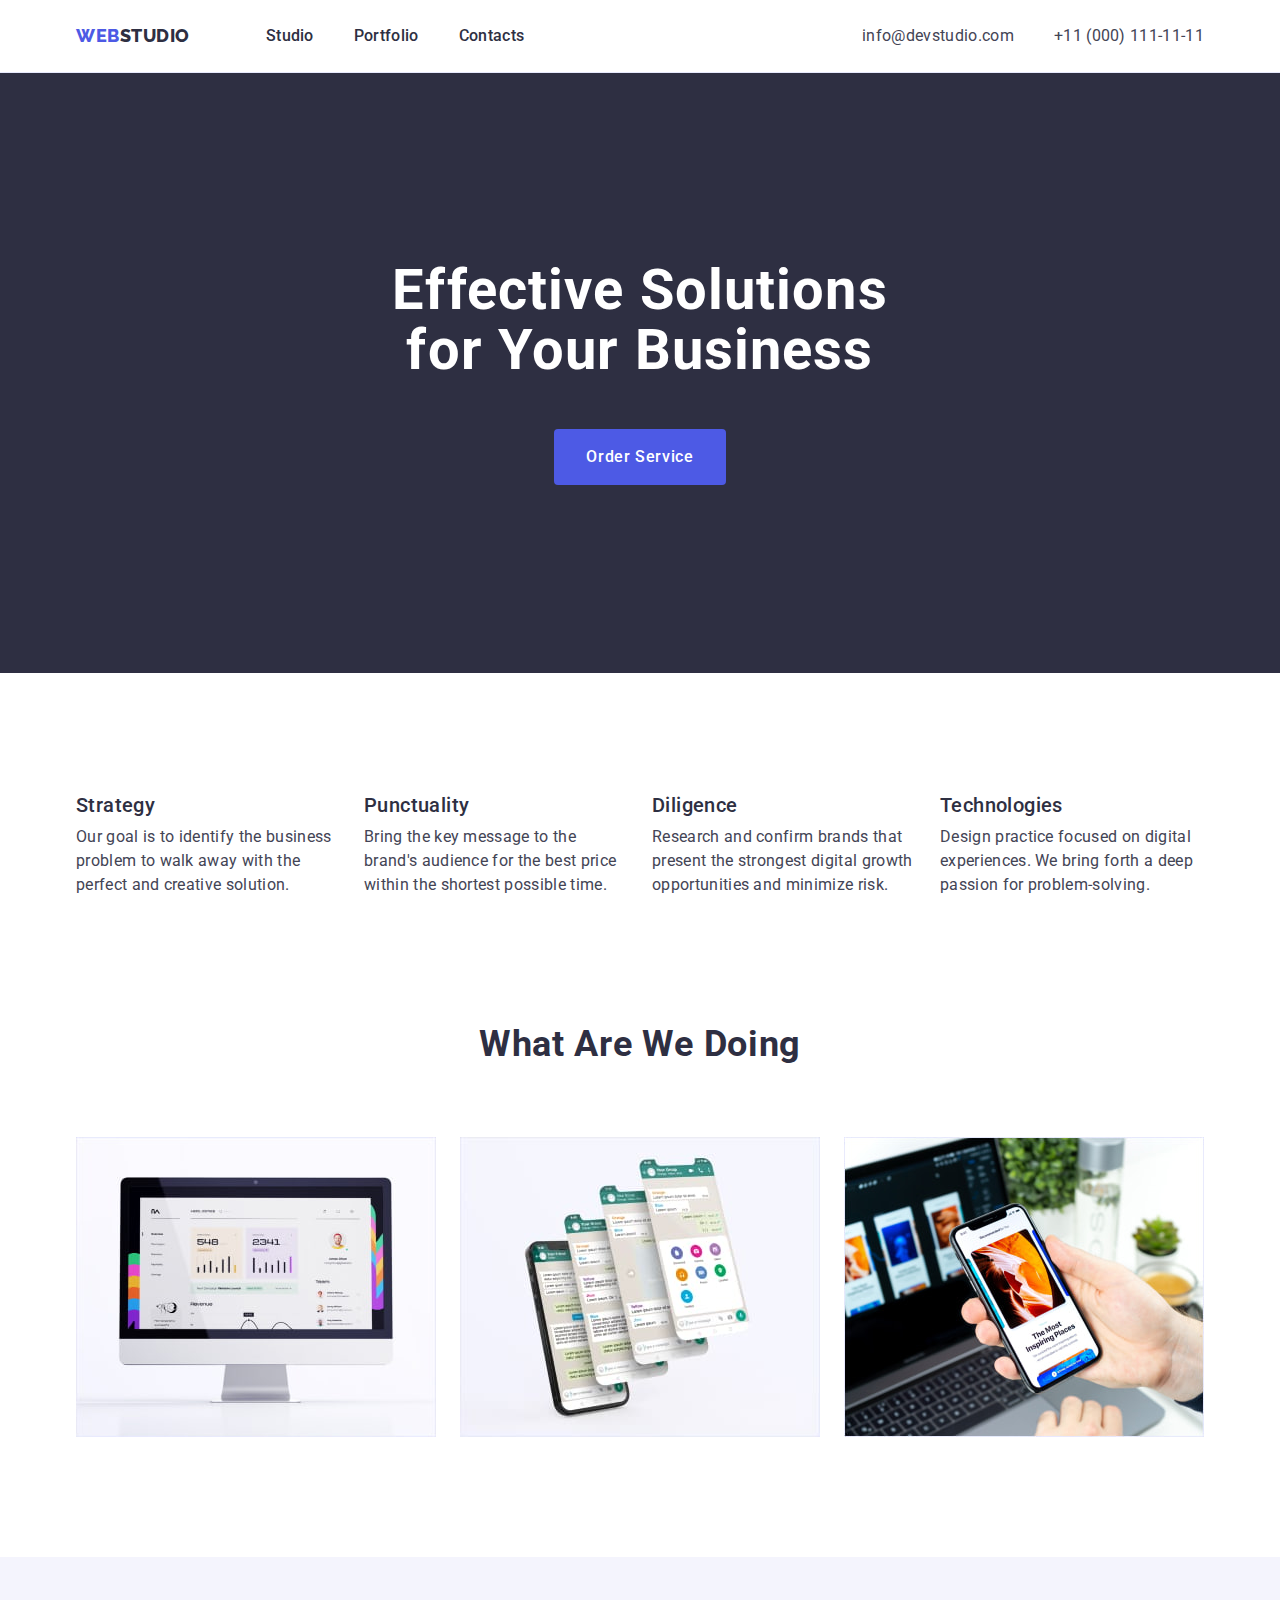
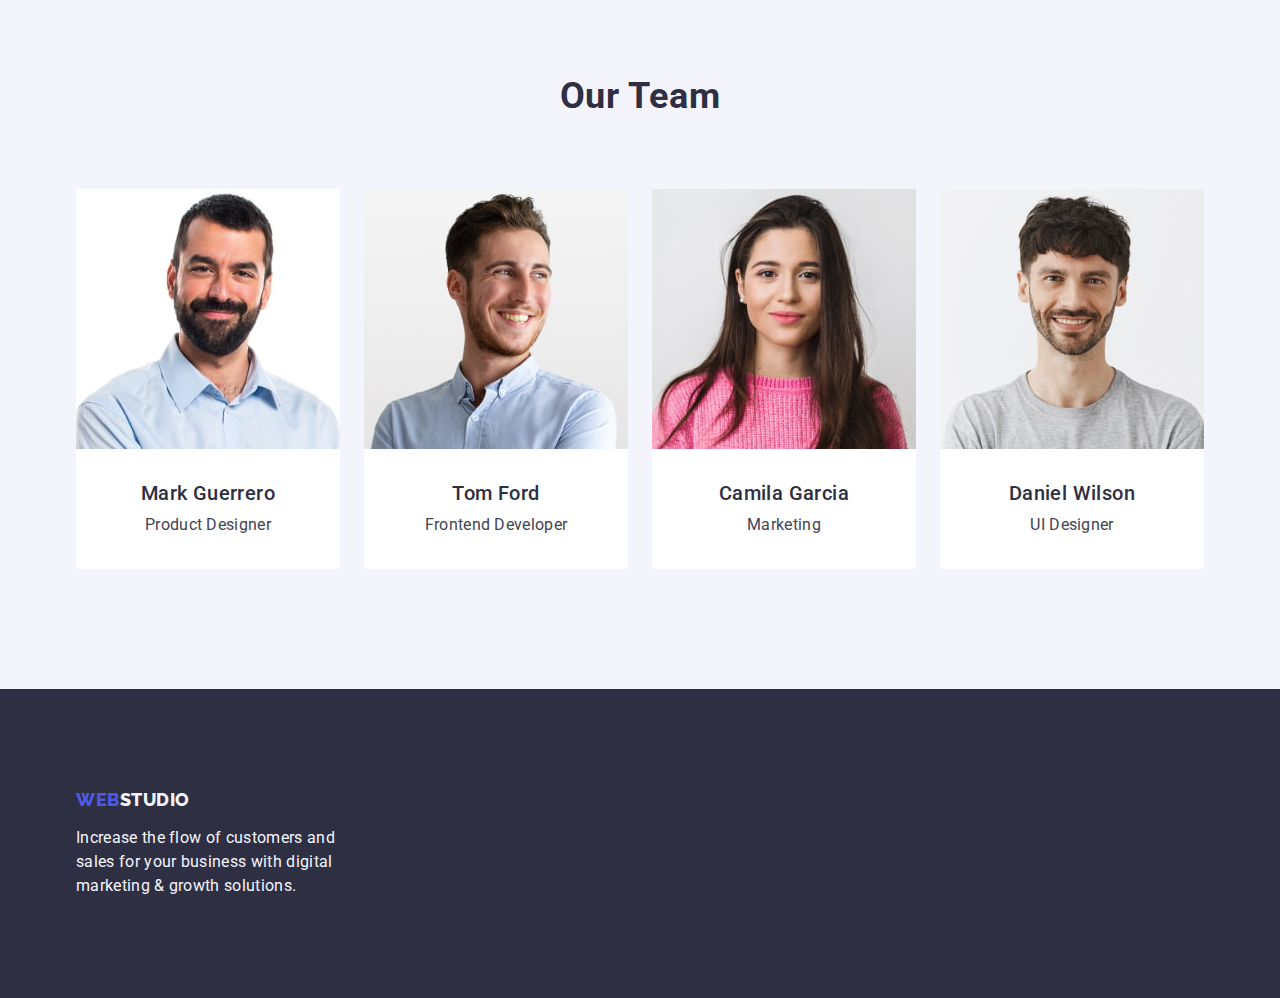
==== index.html @ f94dd0ed "index-1" ====
<!DOCTYPE html>
<html lang="en">
<head>
    <meta charset="UTF-8">
    <meta http-equiv="X-UA-Compatible" content="IE=edge">
    <meta name="viewport" content="width=device-width, initial-scale=1.0">
    <title>Web Studio</title>
    <!-- Fonts Styles -->
    <link rel="preconnect" href="https://fonts.googleapis.com">
    <link rel="preconnect" href="https://fonts.gstatic.com" crossorigin>
    <link href="https://fonts.googleapis.com/css2?family=Raleway:wght@800&family=Roboto:wght@400;500;700&display=swap"
        rel="stylesheet">
    <!-- Normalize -->
    <link rel="stylesheet" href="https://cdn.jsdelivr.net/npm/modern-normalize@2.0.0/modern-normalize.min.css">
    <!-- Custom Styles -->
    <link rel="stylesheet" href="./css/styles.css" />
</head>
<body>
<!--Header Section-->
<header class="header-class">
    <div class="header-container container">
    <nav class="header-nav-list">
        <a class="header-link-logo link" href="./index.html">WEB<span class="header-name">Studio</span></a>
        <ul class="header-list list">
            <li class="header-items list">
                <a class="header-link link" href="./index.html">Studio</a>
            </li>
            <li class="header-items list">
                <a class="header-link link" href="./portfolio.html">Portfolio</a>
            </li>
            <li class="header-items list">
                <a class="header-link link" href="">Contacts</a>
            </li>
        </ul>
    </nav>
        <address class="company-address">
            <ul class="address-list list">
                <li class="address-items list"><a class="address-link link" href="mailto:info@devstudio.com">info@devstudio.com</a></li>
                <li class="address-items list"><a class="address-link link" href="tel:+110001111111">+11 (000) 111-11-11</a></li>
            </ul>
        </address>
        </div>
</header>
<!--Main Block-->
<main>
    <!--Hero Section-->
    <section class="hero-section">
        <div class="container">
            <h1 class="hero-name">Effective Solutions for Your Business</h1>
            <button type="button" class="hero-button">Order Service</button>
        </div>
    </section>
    <!--Feature Section-->
    <section class="feature-section">
        <div class="container">
            <h2 hidden class="features visually-hidden">Features</h2>
            <ul class="features-section-list list">
                <li class="features-list list">
                        <h3 class="features-section">Strategy</h3>
                        <p class="feature-items">Our goal is to identify the business problem to walk away with the perfect and creative solution.</p>
                </li>
                <li class="features-list list">
                    <h3 class="features-section">Punctuality</h3>
                    <p class="feature-items">Bring the key message to the brand's audience for the best price within the shortest possible time.</p>
                </li>
                <li class="features-list list">
                    <h3 class="features-section">Diligence</h3>
                    <p class="feature-items">Research and confirm brands that present the strongest digital growth opportunities and minimize risk.</p>
                </li>
                <li class="features-list list">
                    <h3 class="features-section">Technologies</h3>
                    <p class="feature-items">Design practice focused on digital experiences. We bring forth a deep passion for problem-solving.</p>
                </li>
            </ul>
        </div>
    </section>
    <!--What are we doing-->
    <section class="duties-section">
        <div class="container">
            <h2 class="duties">What are we doing</h2>
            <ul class="duties-list list">
                <li class="duties-photo list"><img src="./images/job-description/rectangle1.jpg" alt="computer" width="360"></li>
                <li class="duties-photo list"><img src="./images/job-description/Rectangle2.jpg" alt="phones" width="360"></li>
                <li class="duties-photo list"><img src="./images/job-description/rectangle3.jpg" alt="software" width="360"></li>
            </ul>
        </div>
    </section>
    <!--Our team-->
    <section class="our-team-section" id="contacts">
        <div class="our-team-class container">
            <h2 class="our-team">Our Team</h2>
            <ul class="employees-list list">
                <li class="employee-photo list"><img src="./images/team/img-1.jpg" alt="employee1" width="264">
                <div class="employees-positions-names">
                    <h3 class="employee-name">Mark Guerrero</h3>
                    <p class="employee-job">Product Designer</p>
                </div>
                </li>
                <li class="employee-photo list"><img src="./images/team/img-2.jpg" alt="employee2" width="264">
                <div class="employees-positions-names">
                    <h3 class="employee-name">Tom Ford</h3>
                    <p class="employee-job">Frontend Developer</p>
                </div>
                </li>
                <li class="employee-photo list"><img src="./images/team/img-3.jpg" alt="employee3" width="264">
                <div class="employees-positions-names">
                    <h3 class="employee-name">Camila Garcia</h3>
                    <p class="employee-job">Marketing</p>
                </div>
                </li>
                <li class="employee-photo list"><img src="./images/team/img-4.jpg" alt="employee4" width="264">
                <div class="employees-positions-names">
                    <h3 class="employee-name">Daniel Wilson</h3>
                    <p class="employee-job">UI Designer</p>
                </div>
                </li>
            </ul>
        </div>
    </section>
</main>
<!--Footer Section-->
        <footer class="footer">
            <div class="container">
            <a class="footer-logo link" href="./index.html">WEB<span class="footer-logo-studio">Studio</span></a>
            <p class="footer-mission">Increase the flow of customers and sales for your business with digital marketing & growth solutions.</p>
            </div>
        </footer>
</body>
</html>
---- css/styles.css ----
:root {
        --text-color:#4D5AE5;;
        --primary-white-color: #ffffff;
        --primary-font: "Roboto", sans-serif;
        --logo-color: #2E2F42;
        --background-color: #F4F4FD; 
        --secondary-color: #434455;
        --button-color: #FFF;
        --button-background:#404BBF;
        --hero-button-background:#4D5AE5; 
        --border-button-color: #E7E9FC;
}

/* Common Styles */
body {
    font-family: "Roboto", sans-serif;
    background-color: #FFFFFF;
    color: #434455;
}

img {
        display: block;
}

/* Reset */
h1, h2, h3, h4, h5, h6, p, ul {
        margin:0;
        padding: 0;
}

/**
  |============================
  | Header Styles-index
  |============================
*/

.container {
        width: 1158px;
        padding: 0 15px;
        margin: 0 auto;
        
}

.header-class {
        border-bottom: 1px solid #e7e9fc;
}

.header-nav-list {
        display: flex;
        align-items: center;
}

.header-container {
        display: flex;
        align-items: center;

}

.header-link-logo {
        color: var(--text-color);
        font-size: 18px;
        font-family: "Raleway", sans-serif;
        text-decoration: none;
        font-weight: 800;
        line-height: 1.17;
        letter-spacing: 0.03em;
        text-transform: uppercase;
        display: flex;
        align-items: center;
        margin-right: 76px;

}

.link {
        text-decoration: none;
}

.header-name {
        color: var(--logo-color);
}

.header-list {
        display: flex;
        align-items: center;
        gap: 40px;
 
}

.list {
        list-style: none;
}

.header-items {}

.header-link {
        font-size: 16px;
        color: var(--logo-color);
        font-weight: 500;
        line-height: 1.5;
        letter-spacing: 0.02em;
        align-items: center;
        padding: 24px 0;
        display: block;
}
.header-link:hover {color: #404BBF;}
.header-link:focus {color:#404BBF}

.address-items {
        text-decoration: none;
        font-style: normal;
        
}

.address-link {
        text-decoration: none;
        color: var(--secondary-color);
        font-style: normal;
        line-height: 1.5;
        letter-spacing: 0.02em;
}

.address-link:hover {color: #404BBF}
.address-link:focus {color:#404BBF}

.company-address {
        font-style: normal;
        margin-left: auto;
}

.address-list {
        font-style: normal;
        display: flex;
        align-items: center;
        margin-left: auto;
        gap: 40px;

}

/**
  |============================
  | Hero Style-index
  |============================
*/
.hero-section {
        background-color: var(--logo-color);
        padding-top: 188px;
        padding-bottom: 188px;


}

.hero-name {
        font-size: 56px;
        font-weight: 700;
        letter-spacing: 0.02em;
        color: var(--button-color);
        line-height: 1.07;    
        max-width: 496px;
        margin-bottom: 48px;
        margin-left: auto;
        margin-right: auto;
        text-align: center;

}

.hero-button {
        background-color:var(--hero-button-background);
        color: var(--button-color);
        cursor: pointer;
        font-family: "Roboto", sans-serif;
        font-size: 16px;
        line-height: 1.5;
        letter-spacing: 0.04em;
        font-weight: 500;
        padding: 16px 32px;
        border-radius: 4px;
        margin-right: auto;
        margin-left: auto;
        display: block;
        border: transparent;
        min-width: 169px;

}

.hero-button:hover {background-color: #404BBF;}
.hero-button:focus {background-color: #404BBF;}

/**
  |============================
  | Features Styles-index
  |============================
*/
.feature-section {
        padding-top: 120px;
        padding-bottom: 120px;

}

.features-section-list{
        display: flex;
        gap: 24px;
        margin-left: auto;
        margin-right: auto;
 
}

.features-list {
        width: calc((100% - 72px) / 4);
        flex-direction: column;
}

.features-section {
        font-size: 20px;
        font-weight: 500;
        letter-spacing: 0.02em;
        color: var(--logo-color);
        line-height: 1.2;
        height: 24px;
        margin-bottom: 8px;
}

.visually-hidden {
position: absolute;
        width: 1px;
        height: 1px;
        margin: -1px;
        border: 0;
        padding: 0;
        white-space: nowrap;
        clip-path: inset(100%);
        clip: rect(0 0 0 0);
        overflow: hidden;
}

.feature-items {
        font-size: 16px;
        letter-spacing: 0.02em;
        color: var(--secondary-color);
        line-height: 1.5;
        margin-bottom: 8px;

}
/**
  |============================
  | What are we doing/Duties Styles-index
  |============================
*/

.duties-section {
        padding-bottom: 120px;
}

.duties-list {
        display: flex;
        gap: 24px;

}

.duties {
        font-size: 36px;
        font-weight: 700;
        letter-spacing: 0.02em;
        text-transform: capitalize;
        color: var(--logo-color);
        text-align: center;
        line-height: 1.11;
        margin-bottom: 72px;
}

.duties-photo {
        width: calc ((100% - 48px) / 3);
}

/**
  |============================
  | Our Team Styles-index
  |============================
*/

.our-team-section {
        background-color: var(--background-color);
        padding: 120px 0;
}

.employees-positions-names {
        padding: 32px 16px;
}

.our-team {
        font-size: 36px;
        font-weight: 700;
        letter-spacing: 0.02em;
        text-transform: capitalize;
        color: var(--logo-color);
        line-height: 1.11;
        text-align: center;
        margin-bottom: 72px;

}

.our-team-class {
 
}

.employees-list {
        display: flex;
        gap: 24px;
}

.employee-photo {
        background-color: var(--primary-white-color);
        width: calc ((100% - 72px) / 4 );
        border-radius: 0 0 4px 4px;
}

.employee-name {
        font-size: 20px;
        font-weight: 500;
        letter-spacing: 0.4px;
        color: var(--logo-color);
        line-height: 1.2;
        margin-bottom: 8px;
        text-align: center;
}

.employee-job {
        font-size: 16px;
        letter-spacing: 0.02em;
        color: var(--secondary-color);
        line-height: 1.5;
        text-align: center;
}
.employee-list {
        background-color: var(--primary-white-color);
}

/**
  |============================
  | Footer Section Styles-index
  |============================
*/
.footer {
    background-color: var(--logo-color);
    display: block;
    padding-top: 100px;
    padding-bottom: 100px;
 
}

.footer-logo {
        font-size: 18px;
        font-weight: 800;
        letter-spacing: 0.03em;
        text-transform: uppercase;
        color: var(--text-color);
        font-family: "Raleway", sans-serif;
        line-height: 1.17;
        text-decoration: none;
        margin-bottom: 16px;
        display: inline-block;
        

}

.footer-logo-studio {
        color: var(--background-color);
        display: inline-block

}

.footer-mission {
        font-size: 16px;
        letter-spacing: 0.02em;
        color: var(--background-color);
        line-height: 1.5;
        width: 264px;
        height: 72px;

}
/**
  |============================
  | Buttons Styles-Portfolio
  |============================
*/

.main-portfolio {
        padding: 96px 0 120px 0;
}

.project-button:hover {
        background-color: var(--button-background);
        color: var(--button-color);
        border: 1px solid transparent;
}

.project-button:focus {
        background-color: var(--button-background);
        color: var(--button-color);
        border: 1px solid transparent;
}

.project-button {
        font-size: 16px;
        font-weight: 500;
        letter-spacing: 0.04em;
        color: var(--text-color);
        background-color: var(--background-color);
        cursor: pointer;
        font-family: inherit;
        line-height: 1.5;
        font-family: "Roboto", sans-serif;
        padding: 12px 24px;
        border: 1px solid var(--border-button-color);
        border-radius: 4px;
}

.project-button-list {
        margin-bottom: 72px;
        list-style: none;
        display: flex;
        justify-content: center;
        gap: 24px;
        }
        

.project-buttonsitem {

}
       


/**
  |============================
  | Projects Styles-Portfolio
  |============================
*/
.company-services {
        font-size: 20px;
        font-weight: 500;
        color: var(--logo-color);
        line-height: 1.2;
        letter-spacing: 0.02em;
        margin-bottom: 8px;
        
}

.company-services-descrpiption {
        padding: 32px 16px;
        border: 1px solid var(--border-button-color);
        border-top: none;
}

.company-services-img {
        width: calc((100% - 48px) / 3);
        }

.company-depts {
        font-size: 16px;
        color: var(--secondary-color);
        line-height: 1.5;
        letter-spacing: 0.02em;
}

.company-services-list {
        list-style: none;
        display: flex;
        flex-wrap: wrap;
        column-gap: 24px;
        row-gap: 48px;
}
.company-illustrations {
        text-decoration: none;
}
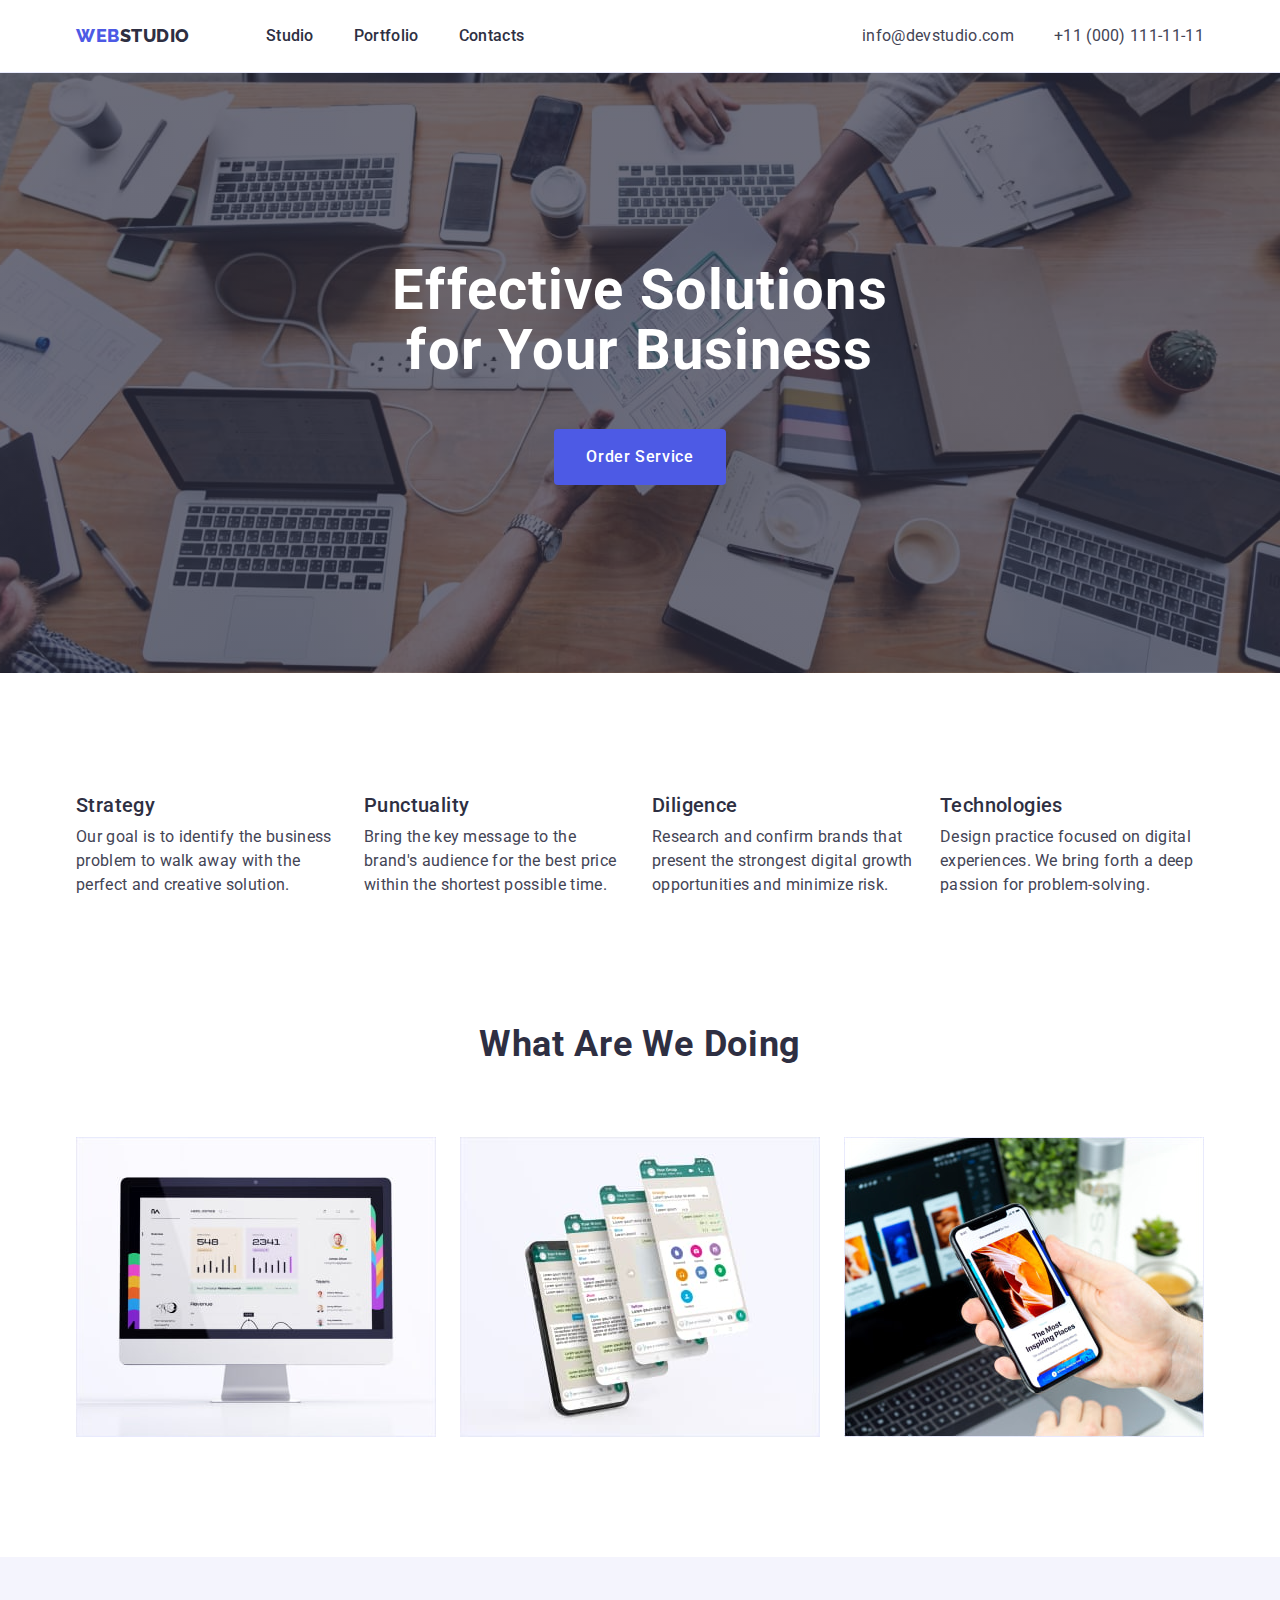
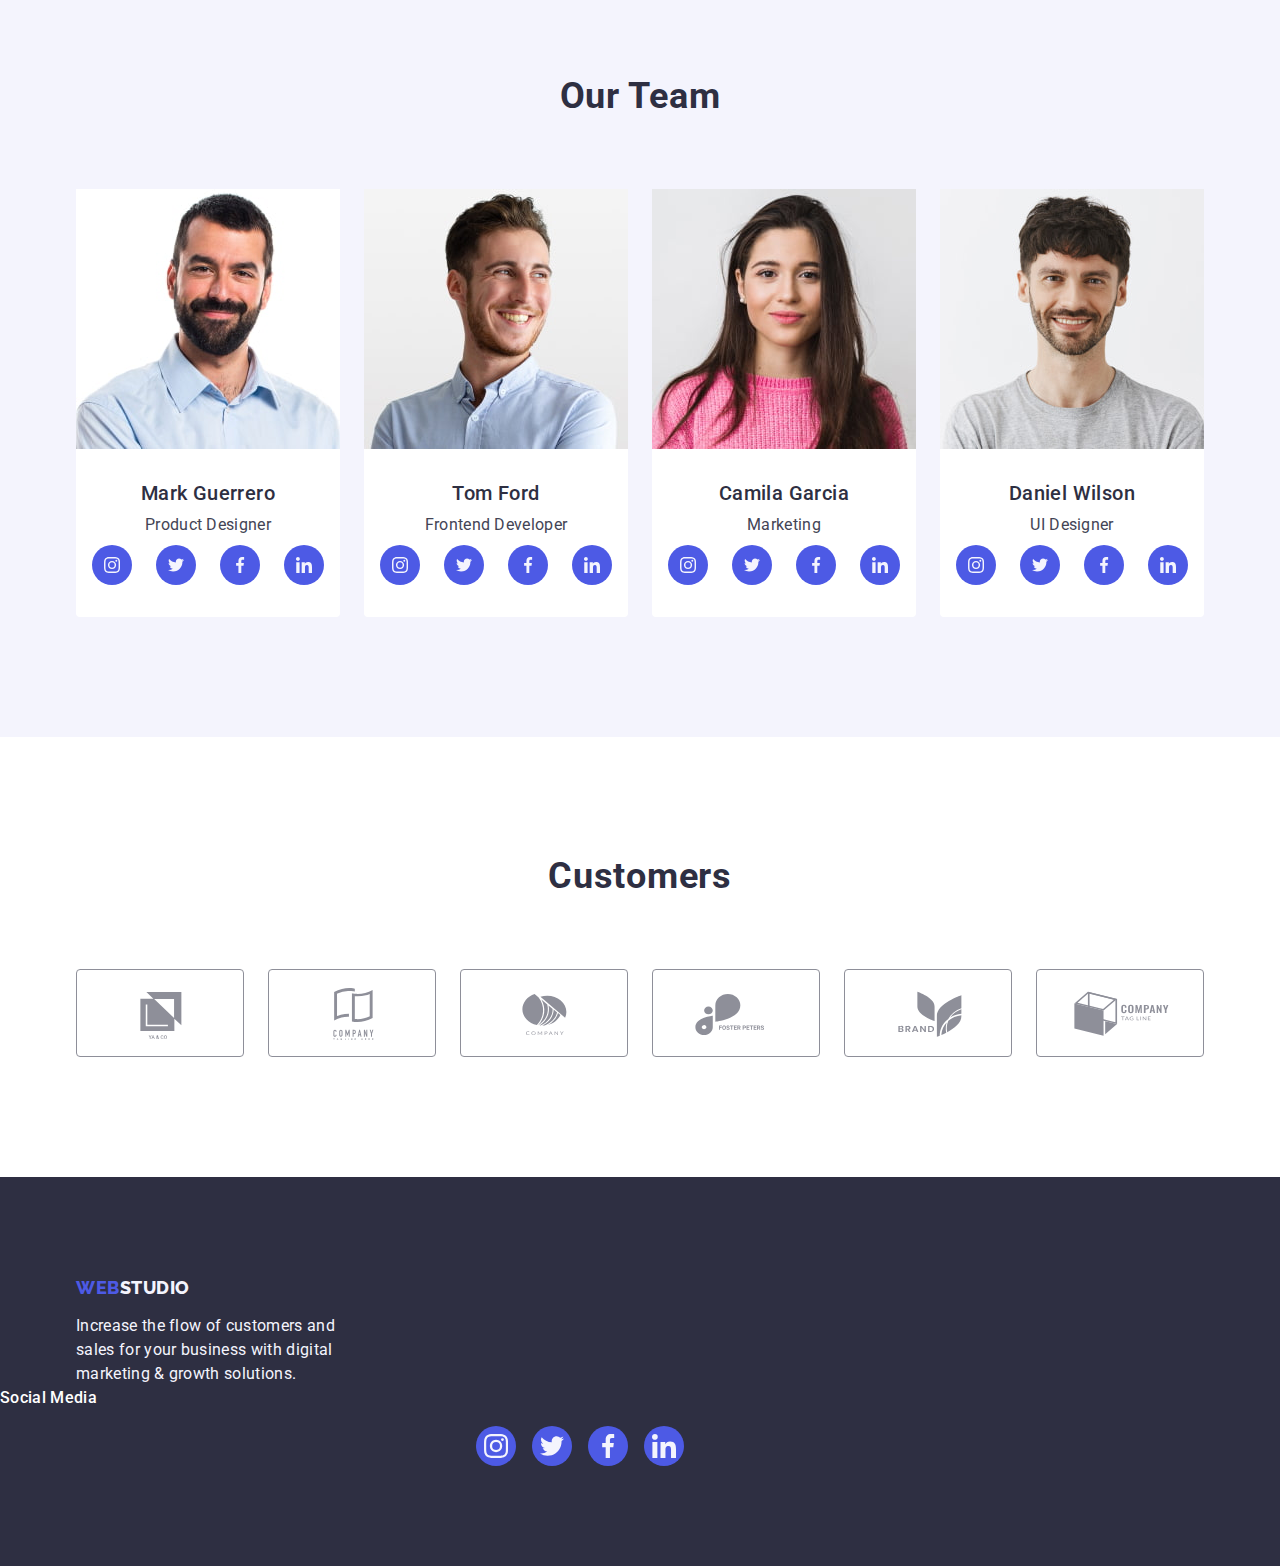
==== commit b8be705e: "index-2" ====
--- a/index.html
+++ b/index.html
@@ -94,25 +94,195 @@
                 <div class="employees-positions-names">
                     <h3 class="employee-name">Mark Guerrero</h3>
                     <p class="employee-job">Product Designer</p>
+                    <ul class="team-media-list">
+                        <li class="team-media-item">
+                            <a class="media-list" href="" aria-label="instagram">
+                                <svg class="team-media-icon" width="16" height="16">
+                                  <use href="./images/icons.svg#icon-instagram"></use>
+                                </svg>
+                            </a>
+                        </li>
+                        <li class="team-media-item">
+                            <a class="media-list" href="" aria-label="twitter">
+                                <svg class="" width="16" height="16">
+                                    <use href="./images/icons.svg#icon-twitter"></use>
+                                </svg>
+                            </a>
+                        </li>
+                        <li class="team-media-item">
+                            <a class="media-list" href="" aria-label="facebook">
+                                <svg class="" width="16" height="16">
+                                    <use href="./images/icons.svg#icon-facebook"></use>
+                                </svg>
+                            </a>
+                        </li>
+                        <li class="team-media-item">
+                            <a class="media-list" href="" aria-label="linkedin">
+                                <svg class="" width="16" height="16">
+                                    <use href="./images/icons.svg#icon-linkedin"></use>
+                                </svg>
+                            </a>
+                        </li>
+                    </ul>
                 </div>
                 </li>
                 <li class="employee-photo list"><img src="./images/team/img-2.jpg" alt="employee2" width="264">
                 <div class="employees-positions-names">
                     <h3 class="employee-name">Tom Ford</h3>
                     <p class="employee-job">Frontend Developer</p>
+                    <ul class="team-media-list">
+                        <li class="team-media-item">
+                            <a class="media-list" href="" aria-label="instagram">
+                                <svg class="team-media-icon" width="16" height="16">
+                                    <use href="./images/icons.svg#icon-instagram"></use>
+                                </svg>
+                            </a>
+                        </li>
+                        <li class="team-media-item">
+                            <a class="media-list" href="" aria-label="twitter">
+                                <svg class="" width="16" height="16">
+                                    <use href="./images/icons.svg#icon-twitter"></use>
+                                </svg>
+                            </a>
+                        </li>
+                        <li class="team-media-item">
+                            <a class="media-list" href="" aria-label="facebook">
+                                <svg class="" width="16" height="16">
+                                    <use href="./images/icons.svg#icon-facebook"></use>
+                                </svg>
+                            </a>
+                        </li>
+                        <li class="team-media-item">
+                            <a class="media-list" href="" aria-label="linkedin">
+                                <svg class="" width="16" height="16">
+                                    <use href="./images/icons.svg#icon-linkedin"></use>
+                                </svg>
+                            </a>
+                        </li>
+                    </ul>
                 </div>
                 </li>
                 <li class="employee-photo list"><img src="./images/team/img-3.jpg" alt="employee3" width="264">
                 <div class="employees-positions-names">
                     <h3 class="employee-name">Camila Garcia</h3>
                     <p class="employee-job">Marketing</p>
+                    <ul class="team-media-list">
+                        <li class="team-media-item">
+                            <a class="media-list" href="" aria-label="instagram">
+                                <svg class="team-media-icon" width="16" height="16">
+                                    <use href="./images/icons.svg#icon-instagram"></use>
+                                </svg>
+                            </a>
+                        </li>
+                        <li class="team-media-item">
+                            <a class="media-list" href="" aria-label="twitter">
+                                <svg class="" width="16" height="16">
+                                    <use href="./images/icons.svg#icon-twitter"></use>
+                                </svg>
+                            </a>
+                        </li>
+                        <li class="team-media-item">
+                            <a class="media-list" href="" aria-label="facebook">
+                                <svg class="" width="16" height="16">
+                                    <use href="./images/icons.svg#icon-facebook"></use>
+                                </svg>
+                            </a>
+                        </li>
+                        <li class="team-media-item">
+                            <a class="media-list" href="" aria-label="linkedin">
+                                <svg class="" width="16" height="16">
+                                    <use href="./images/icons.svg#icon-linkedin"></use>
+                                </svg>
+                            </a>
+                        </li>
+                    </ul>
                 </div>
                 </li>
                 <li class="employee-photo list"><img src="./images/team/img-4.jpg" alt="employee4" width="264">
                 <div class="employees-positions-names">
                     <h3 class="employee-name">Daniel Wilson</h3>
                     <p class="employee-job">UI Designer</p>
+                    <ul class="team-media-list">
+                        <li class="team-media-item">
+                            <a class="media-list" href="" aria-label="instagram">
+                                <svg class="team-media-icon" width="16" height="16">
+                                    <use href="./images/icons.svg#icon-instagram"></use>
+                                </svg>
+                            </a>
+                        </li>
+                        <li class="team-media-item">
+                            <a class="media-list" href="" aria-label="twitter">
+                                <svg class="" width="16" height="16">
+                                    <use href="./images/icons.svg#icon-twitter"></use>
+                                </svg>
+                            </a>
+                        </li>
+                        <li class="team-media-item">
+                            <a class="media-list" href="" aria-label="facebook">
+                                <svg class="" width="16" height="16">
+                                    <use href="./images/icons.svg#icon-facebook"></use>
+                                </svg>
+                            </a>
+                        </li>
+                        <li class="team-media-item">
+                            <a class="media-list" href="" aria-label="linkedin">
+                                <svg class="" width="16" height="16">
+                                    <use href="./images/icons.svg#icon-linkedin"></use>
+                                </svg>
+                            </a>
+                        </li>
+                    </ul>
                 </div>
+                </li>
+            </ul>
+        </div>
+    </section>
+    <!-- Customers -->
+    <section class="section-customers">
+        <div class="container">
+            <h2 class="customers-header">Customers</h2>
+            <ul class="customers-list">
+                <li class="customers-items">
+                    <a class="customers-link" href="" aria-label="Logo 1" >
+                        <svg class="customers-icons" width="104" height="56">
+                          <use href="./images/icons.svg#icon-logo-1"></use>
+                        </svg>
+                    </a>
+                </li>
+                <li class="customers-items">
+                    <a class="customers-link" href="" aria-label="Logo 2" >
+                        <svg class="customers-icons" width="104" height="56">
+                          <use href="./images/icons.svg#icon-logo-2"></use>
+                        </svg>
+                    </a>
+                </li>
+                <li class="customers-items">
+                    <a class="customers-link" href="" aria-label="Logo 3" >
+                        <svg class="customers-icons" width="104" height="56">
+                          <use href="./images/icons.svg#icon-logo-3"></use>
+                        </svg>
+                    </a>
+                </li>
+                <li class="customers-items">
+                    <a class="customers-link" href="" aria-label="Logo 4" >
+                        <svg class="customers-icons" width="104" height="56">
+                          <use href="./images/icons.svg#icon-logo-4"></use>
+                        </svg>
+                    </a>
+                </li>
+                <li class="customers-items">
+                    <a class="customers-link" href="" aria-label="Logo 5" >
+                        <svg class="customers-icons" width="104" height="56">
+                          <use href="./images/icons.svg#icon-logo-5"></use>
+                        </svg>
+                    </a>
+                </li>
+                <li class="customers-items">
+                    <a class="customers-link" href="" aria-label="Logo 6" >
+                        <svg class="customers-icons" width="104" height="56">
+                          <use href="./images/icons.svg#icon-logo-6"></use>
+                        </svg>
+                    </a>
                 </li>
             </ul>
         </div>
@@ -124,6 +294,39 @@
             <a class="footer-logo link" href="./index.html">WEB<span class="footer-logo-studio">Studio</span></a>
             <p class="footer-mission">Increase the flow of customers and sales for your business with digital marketing & growth solutions.</p>
             </div>
+            <div class="footer-media-class">
+                <p class="footer-media-title">Social Media</p>
+                <ul class="footer-media-list list">
+                    <li class="footer-media-item">
+                        <a class="footer-media-link" href="" aria-label="instagram">
+                            <svg class="team-media-icon" width="24" height="24">
+                                <use href="./images/icons.svg#icon-instagram"></use>
+                            </svg>
+                        </a>
+                    </li>
+                    <li class="footer-media-item">
+                        <a class="footer-media-link" href="" aria-label="twitter">
+                            <svg class="" width="24" height="24">
+                                <use href="./images/icons.svg#icon-twitter"></use>
+                            </svg>
+                        </a>
+                    </li>
+                    <li class="footer-media-item">
+                        <a class="footer-media-link" href="" aria-label="facebook">
+                            <svg class="" width="24" height="24">
+                                <use href="./images/icons.svg#icon-facebook"></use>
+                            </svg>
+                        </a>
+                    </li>
+                    <li class="footer-media-item">
+                        <a class="footer-media-link" href="" aria-label="linkedin">
+                            <svg class="" width="24" height="24">
+                                <use href="./images/icons.svg#icon-linkedin"></use>
+                            </svg>
+                        </a>
+                    </li>
+                </ul>
+            </div>
         </footer>
 </body>
 </html>
--- a/css/styles.css
+++ b/css/styles.css
@@ -9,6 +9,8 @@
         --button-background:#404BBF;
         --hero-button-background:#4D5AE5; 
         --border-button-color: #E7E9FC;
+        --customers-color: #8E8F99;
+
 }
 
 /* Common Styles */
@@ -145,7 +147,13 @@
         background-color: var(--logo-color);
         padding-top: 188px;
         padding-bottom: 188px;
-
+        background-image: linear-gradient(rgba(46, 47, 66, 0.70), 
+        rgba(46, 47, 66, 0.70)), 
+        url(../images/hero-image/people-office\ 1.jpg);
+        background-repeat: no-repeat;
+        background-position: center;
+        background-size: cover;
+        margin: 0 auto;
 
 }
 
@@ -334,6 +342,36 @@
         background-color: var(--primary-white-color);
 }
 
+.team-media-list {
+        display: flex;
+        justify-content: center;
+        align-items: center;
+        gap: 24px;
+        margin-top: 8px;
+        list-style: none;
+        }
+.team-media-item {
+        width: 40px;
+        height: 40px;
+        transition: background-color 250ms cubic-bezier(0.4, 0, 0.2, 1);
+        box-sizing: border-box;
+        display: list-item;
+        text-align: match-parent;
+}
+
+.media-list {
+        color: var(--background-color);
+        width: 40px;
+        height: 40px;
+        background-color: var(--text-color);
+        border-radius: 50%;
+        display: flex;
+        justify-content: center;
+        align-items: center;
+        flex-shrink: 0;
+        transition: background-color 250ms cubic-bezier(0.4, 0, 0.2, 1);
+}
+
 /**
   |============================
   | Footer Section Styles-index
@@ -344,6 +382,7 @@
     display: block;
     padding-top: 100px;
     padding-bottom: 100px;
+    padding: 100px 0;
  
 }
 
@@ -377,6 +416,51 @@
         height: 72px;
 
 }
+
+.footer-media-class {
+        box-sizing: border-box;
+        margin-right: 120px;
+        display: block;
+}
+
+.footer-media-title {
+        color: var(--primary-white-color);
+        font-size: 16px;
+        font-weight: 500;
+        line-height: 1.5;
+        letter-spacing: 0.02em;
+        margin-bottom: 16px;
+        margin-right: 120px;
+}
+
+.footer-media-list {
+        display: flex;
+        justify-content: center;
+        align-items: center;
+        gap: 16px;
+        margin-top: 8px;
+}
+
+.footer-media-item {
+        width: 40px;
+        height: 40px;
+        display: list-item;
+        text-align: match-parent;
+}
+
+.footer-media-link {
+        color: var(--background-color);
+        width: 100%;
+        height: 100%;
+        background-color: var(--hero-button-background);
+        border-radius: 50%;
+        display: flex;
+        align-items: center;
+        justify-content: center;
+        transition: background-color 250ms cubic-bezier(0.4, 0, 0.2, 1);
+
+}
+
 /**
   |============================
   | Buttons Styles-Portfolio
@@ -470,4 +554,62 @@
 }
 .company-illustrations {
         text-decoration: none;
+}
+
+/**
+  |============================
+  | Customers Styles
+  |============================
+*/
+
+.section-customers {
+        padding-top: 120px;
+        padding-bottom: 120px;
+}
+
+.customers-header {
+        font-size: 36px;
+        line-height: 1.11;
+        letter-spacing: 0.02em;
+        text-transform: capitalize;
+        color: #2E2F42;
+        text-align: center;
+        margin-bottom: 72px;
+}
+
+.customers-list {
+        display: flex;
+        justify-content: center;
+        gap: 24px;
+        list-style: none;
+
+}
+
+.customers-items {
+        width: calc((100% - 120px) / 6);
+        height: 88px;
+}
+
+.customers-link {
+        display: flex;
+        justify-content: center;
+        align-items: center;
+        color: var(--customers-color);
+        border: 1px solid #8E8F99;
+        border-radius: 4px;
+        width: 100%;
+        height: 100%;
+        transition: border-color 250ms cubic-bezier(0.4, 0, 0.2, 1), color 250ms cubic-bezier(0.4, 0, 0.2, 1);
+        }
+
+.customers-link:hover .customers-icons,
+.customers-link:focus .customers-icons {
+        fill: #404BBF;
+}
+
+.customers-icons {
+        fill: currentColor;
+        box-sizing: border-box;
+        overflow-x: hidden;
+        overflow-y: hidden;
 }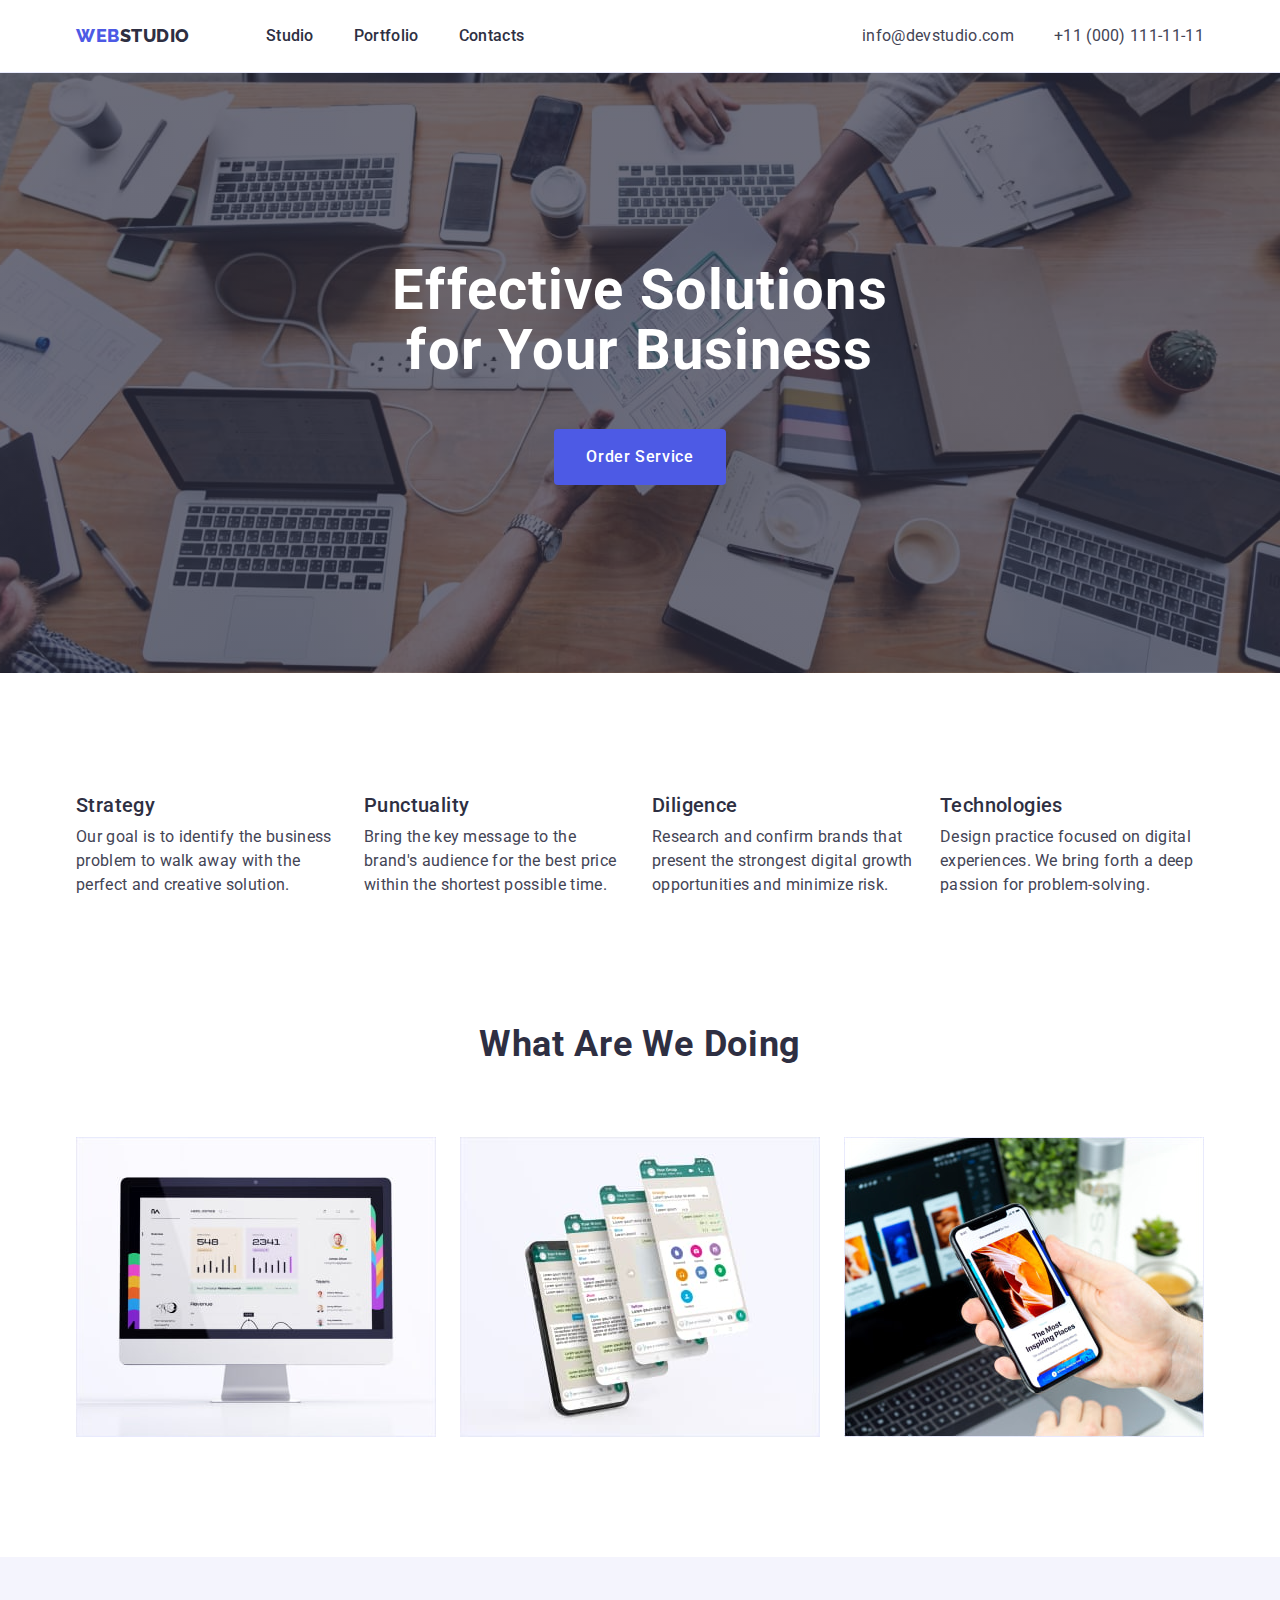
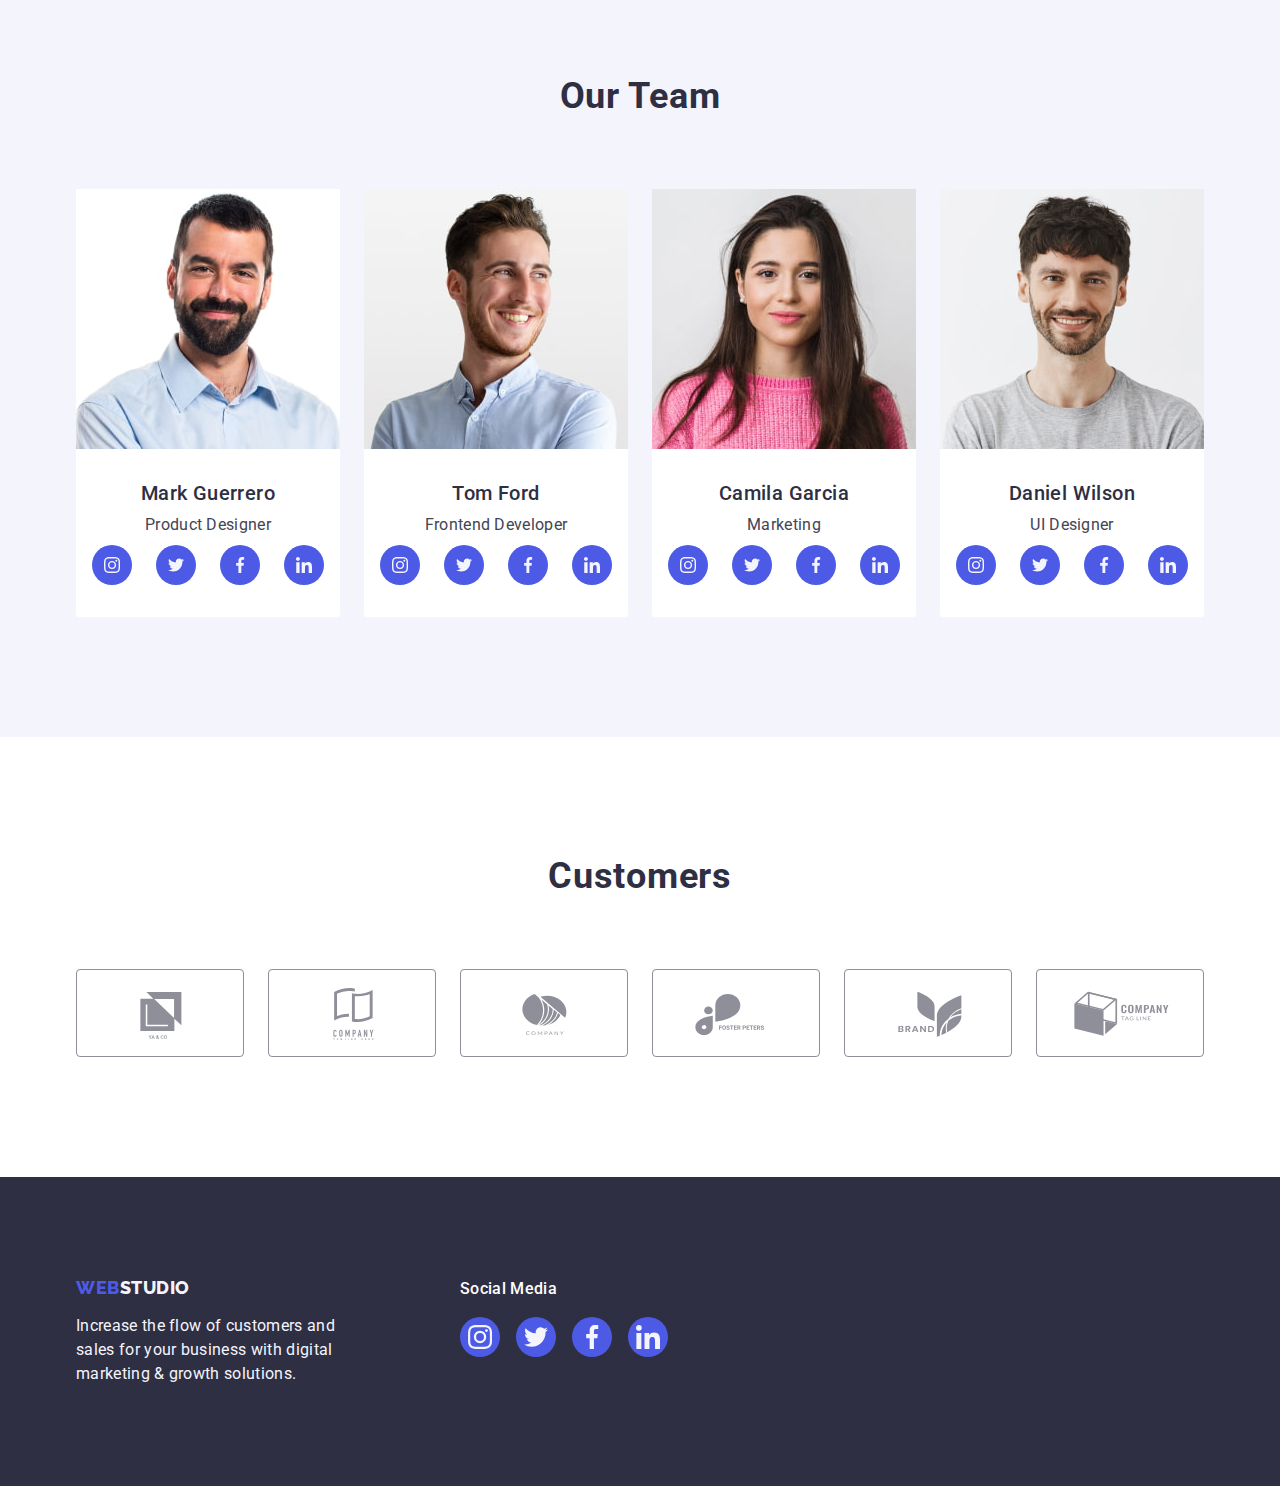
==== commit f157a947: "index-3" ====
--- a/index.html
+++ b/index.html
@@ -47,7 +47,7 @@
     <section class="hero-section">
         <div class="container">
             <h1 class="hero-name">Effective Solutions for Your Business</h1>
-            <button type="button" class="hero-button">Order Service</button>
+            <button type="button" class="hero-button" data-modal-open="">Order Service</button>
         </div>
     </section>
     <!--Feature Section-->
@@ -290,7 +290,8 @@
 </main>
 <!--Footer Section-->
         <footer class="footer">
-            <div class="container">
+            <div class="container container-footer">
+                <div class="footer-container-text">
             <a class="footer-logo link" href="./index.html">WEB<span class="footer-logo-studio">Studio</span></a>
             <p class="footer-mission">Increase the flow of customers and sales for your business with digital marketing & growth solutions.</p>
             </div>
@@ -327,6 +328,18 @@
                     </li>
                 </ul>
             </div>
+            </div>
         </footer>
+        <!-- Modal Window -->
+        <div class="backdrop is-hidden" data-modal="">
+            <div class="modal">
+                <button class="modal-btn" type="button" data-modal-close="">
+                    <svg class="modal-icon" width="8" height="8">
+                        <use href="./images/icons.svg#icon-close-black"></use>
+                    </svg>
+                </button>
+            </div>
+        </div>
+        <script src="./js/modal.js"></script>
 </body>
 </html>
--- a/css/styles.css
+++ b/css/styles.css
@@ -372,6 +372,11 @@
         transition: background-color 250ms cubic-bezier(0.4, 0, 0.2, 1);
 }
 
+a.media-list:hover,
+a.media-list:focus {
+        background-color: #404bbf;
+}
+
 /**
   |============================
   | Footer Section Styles-index
@@ -417,10 +422,18 @@
 
 }
 
+.container-footer {
+        display: flex;
+        align-items: baseline;
+
+}
+
+.footer-container-text {
+        margin-right: 120px;
+}
+
 .footer-media-class {
         box-sizing: border-box;
-        margin-right: 120px;
-        display: block;
 }
 
 .footer-media-title {
@@ -435,7 +448,6 @@
 
 .footer-media-list {
         display: flex;
-        justify-content: center;
         align-items: center;
         gap: 16px;
         margin-top: 8px;
@@ -461,6 +473,10 @@
 
 }
 
+.footer-media-link:hover,
+.footer-media-link:focus {
+        background-color: #31d0aa;
+}
 /**
   |============================
   | Buttons Styles-Portfolio
@@ -612,4 +628,69 @@
         box-sizing: border-box;
         overflow-x: hidden;
         overflow-y: hidden;
+}
+
+/**
+  |============================
+  | Modal Window Styles
+  |============================
+*/
+.backdrop.is-hidden {
+        opacity: 0;
+        pointer-events: none;
+        visibility: hidden;
+}
+.backdrop {
+        position: fixed;
+        top: 0;
+        left: 0;
+        width: 100%;
+        height: 100%;
+        background-color: rgba(46, 47, 66, 0.4);
+        z-index: 100;
+        transition: opacity 250ms cubic-bezier(0.4, 0, 0.2, 1), visibility 250ms cubic-bezier(0.4, 0, 0.2, 1);
+}
+
+.modal {
+        position: absolute;
+        top: 50%;
+        left: 50%;
+        transform: translateX(-50%) translateY(-50%);
+        width: 408px;
+        min-height: 584px;
+        flex-shrink: 0;
+        border-radius: 4px;
+        background: #FCFCFC;
+        box-shadow: 0px 2px 1px 0px rgba(0, 0, 0, 0.20), 0px 1px 3px 0px rgba(0, 0, 0, 0.12), 0px 1px 1px 0px rgba(0, 0, 0, 0.14);
+        transition: transform 250ms cubic-bezier(0.4, 0, 0.2, 1);
+}
+
+.modal-btn {
+        display: flex;
+        justify-content: center;
+        align-items: center;
+        position: absolute;
+        top: 24px;
+        right: 24px;
+        width: 24px;
+        height: 24px;
+        flex-shrink: 0;
+        background-color: #E7E9FC;
+        border-radius: 50%;
+        border: none;
+        padding: 0;
+        border: 1px solid rgba(0, 0, 0, 0.1);
+        transition: background-color 250ms cubic-bezier(0.4, 0, 0.2, 1), border 250ms cubic-bezier(0.4, 0, 0.2, 1);
+        color: #2E2F42;
+}
+.modal-icon {
+        fill: currentColor;
+        transition: fill 250ms cubic-bezier(0.4, 0, 0.2, 1);
+        }
+
+.modal-btn:hover,
+.modal-btn:focus {
+        background-color: #404bbf;
+        color: #fff;
+        border: none;
 }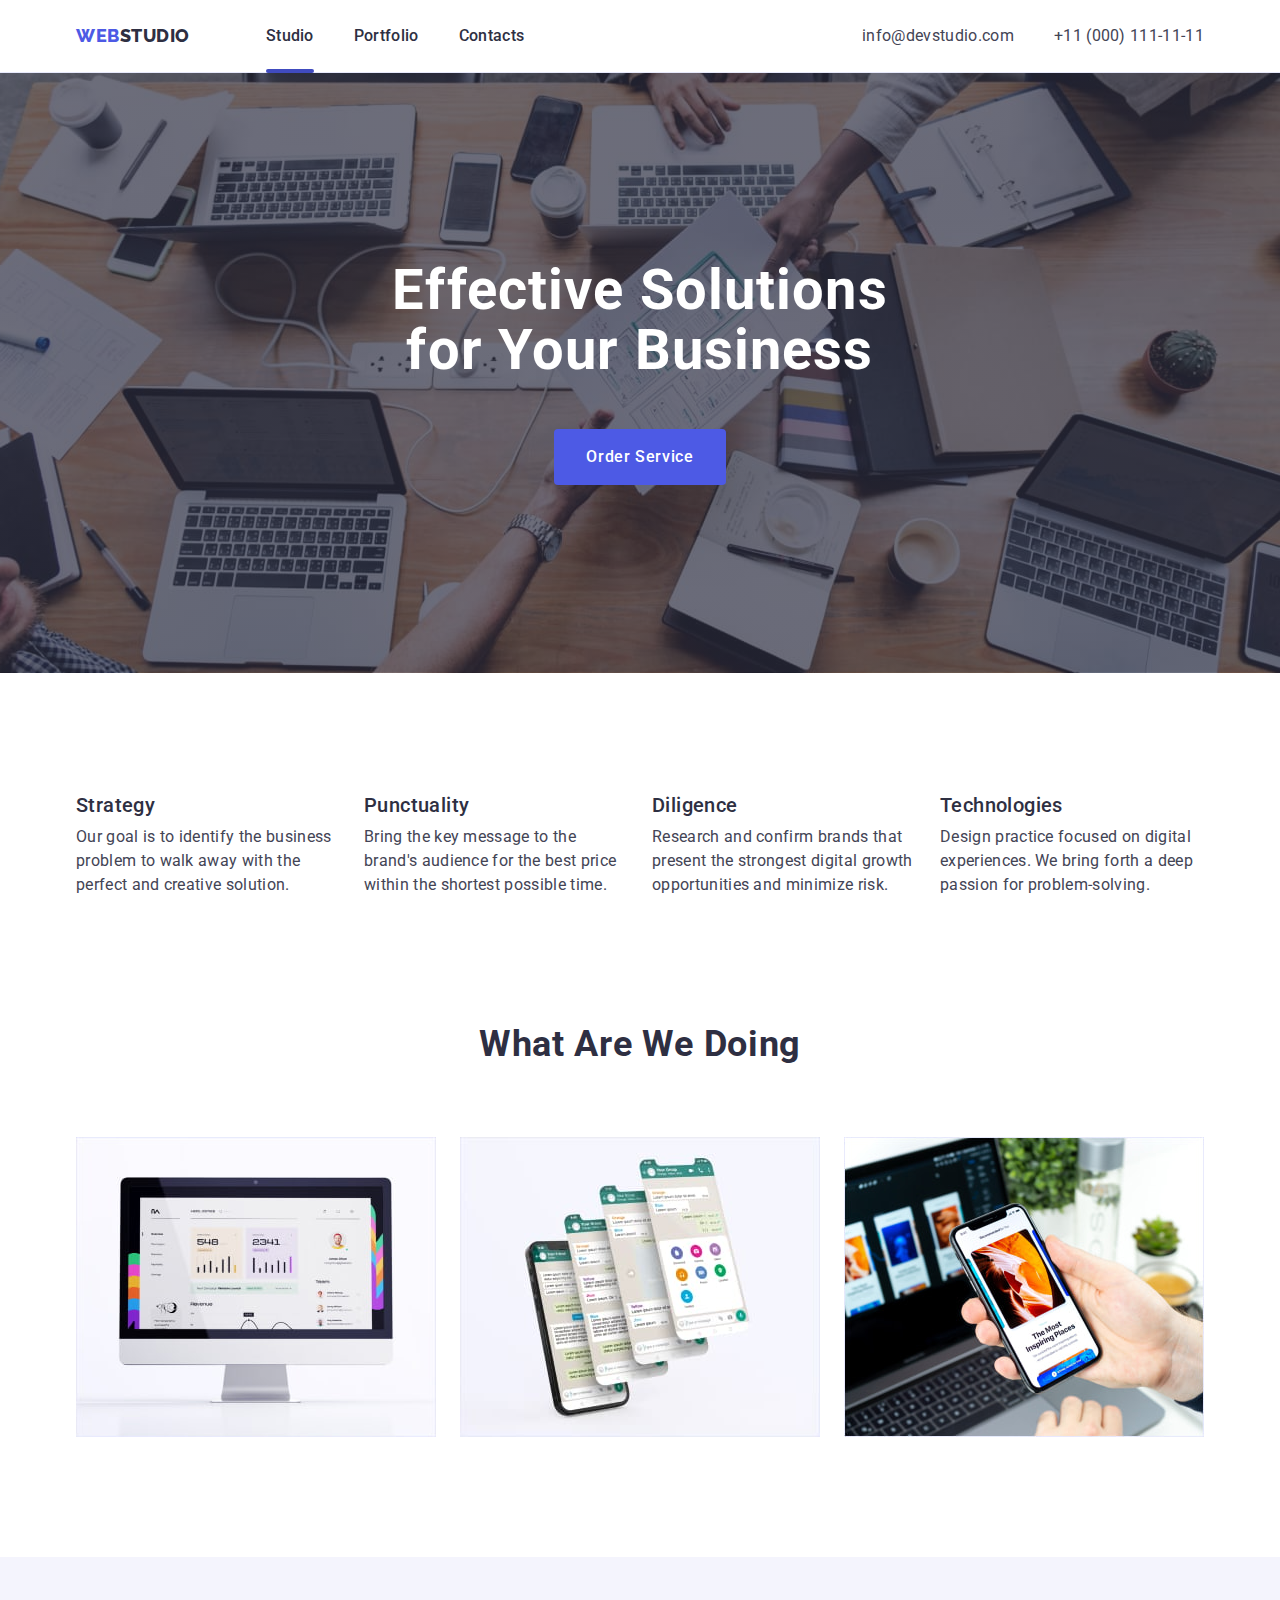
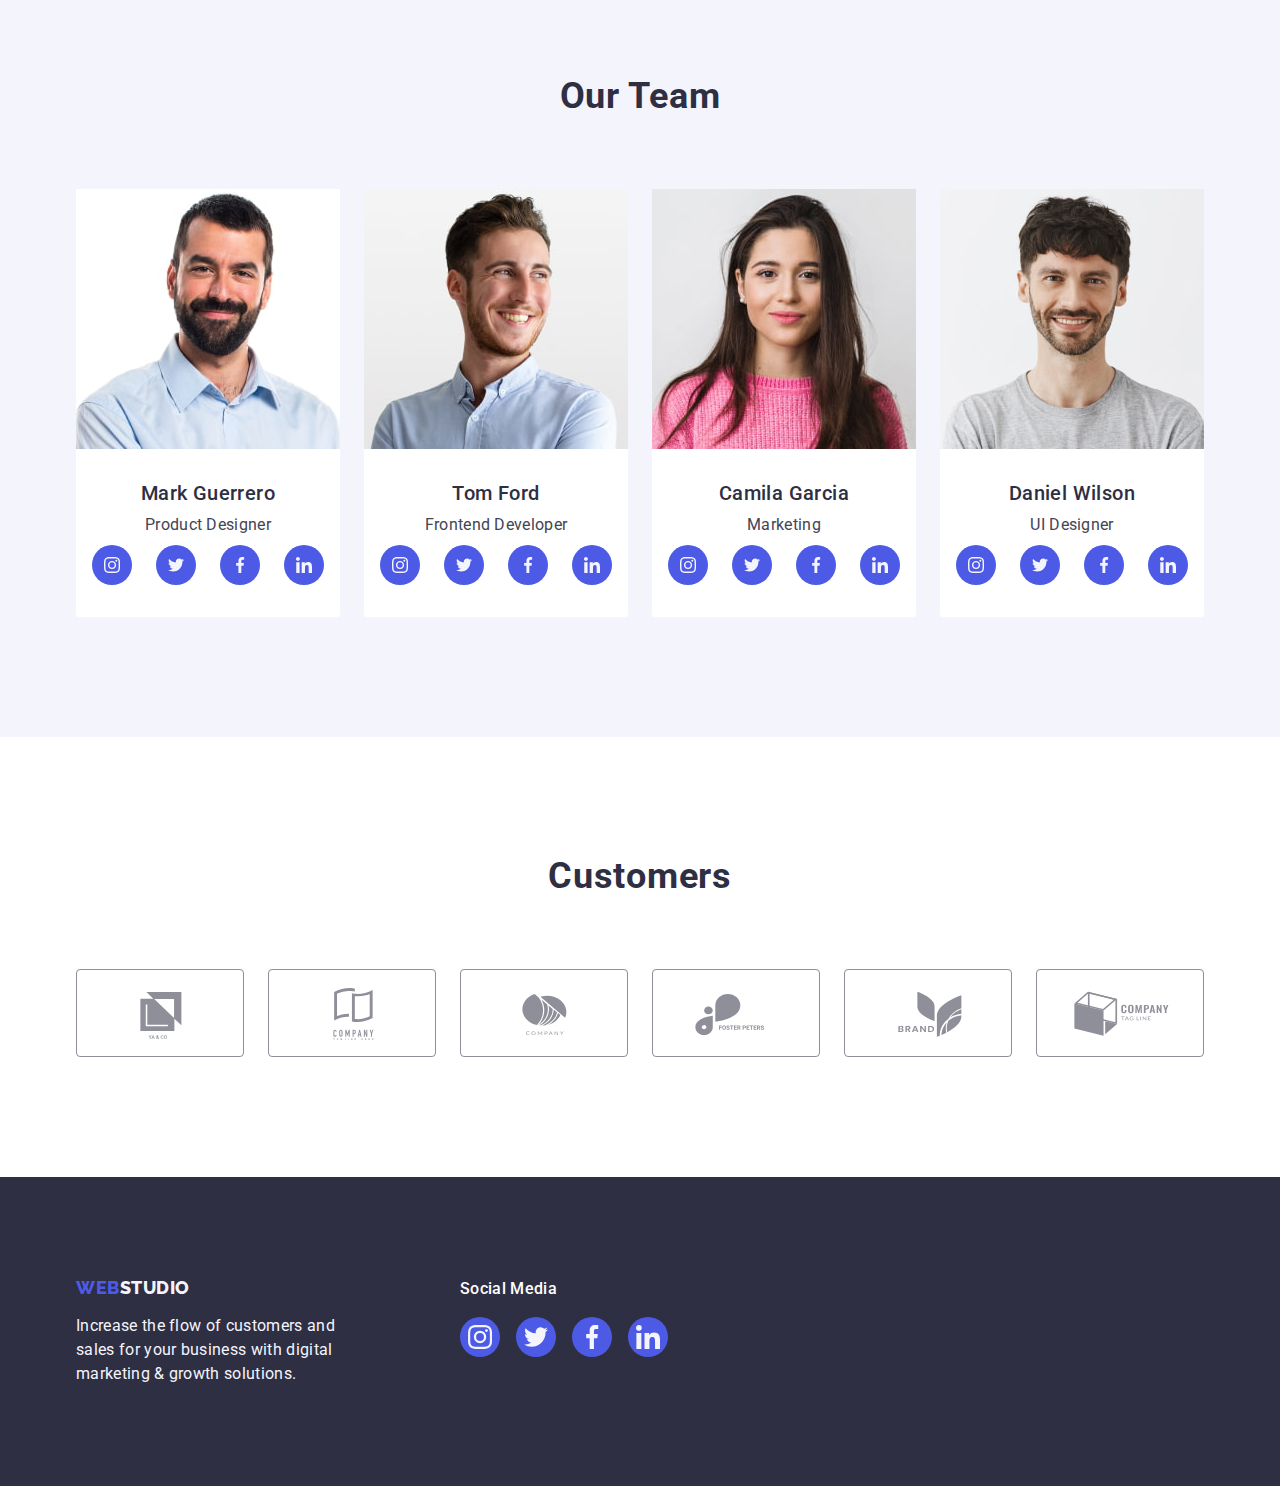
==== commit 3f148883: "index-8" ====
--- a/index.html
+++ b/index.html
@@ -23,7 +23,7 @@
         <a class="header-link-logo link" href="./index.html">WEB<span class="header-name">Studio</span></a>
         <ul class="header-list list">
             <li class="header-items list">
-                <a class="header-link link" href="./index.html">Studio</a>
+                <a class="header-link link active" href="./index.html">Studio</a>
             </li>
             <li class="header-items list">
                 <a class="header-link link" href="./portfolio.html">Portfolio</a>
--- a/css/styles.css
+++ b/css/styles.css
@@ -85,6 +85,7 @@
         display: flex;
         align-items: center;
         gap: 40px;
+        list-style: none;
  
 }
 
@@ -103,9 +104,27 @@
         align-items: center;
         padding: 24px 0;
         display: block;
+        position: relative;
+        transition: color 250ms cubic-bezier(0.4, 0, 0.2, 1);
 }
 .header-link:hover {color: #404BBF;}
 .header-link:focus {color:#404BBF}
+
+.active::after {
+        content: "";
+        position: absolute;
+        bottom: 0;
+        left: 0;
+        width: 100%;
+        height: 4px;
+        background-color: #404BBF;
+        border-radius: 2px;
+        bottom: -1px;
+        box-sizing: border-box;
+        cursor: auto;
+}
+
+
 
 .address-items {
         text-decoration: none;
@@ -572,6 +591,42 @@
         text-decoration: none;
 }
 
+
+.portfolio-overlay {
+        display: flex;
+        padding: 0;
+        cursor: pointer;
+        position: relative;
+        overflow: hidden;
+        }
+
+.overlay-description {
+        display: flex;
+        width: 100%;
+        height: 100%;
+        flex-direction: column;
+        flex-shrink: 0;
+        color: #F4F4FD;
+        font-size: 16px;
+        line-height: 1.5;
+        letter-spacing: 0.32px;
+        background-color: #4D5AE5;
+        align-items: center;
+        text-align: center;
+        padding: 40px 32px;
+        position: absolute;
+        top: 0;
+        left: 0;
+        transform: translateY(100%);
+        transition: transform 250ms cubic-bezier(0.4, 0, 0.2, 1);
+}
+
+.company-illustrations:hover .overlay-description,
+.company-illustrations:focus .overlay-description {
+        transform: translateY(0%);
+        box-shadow: 0px 2px 1px 0px rgba(46, 47, 66, 0.08), 0px 1px 1px 0px rgba(46, 47, 66, 0.16), 0px 1px 6px 0px rgba(46, 47, 66, 0.08);
+        
+}
 /**
   |============================
   | Customers Styles
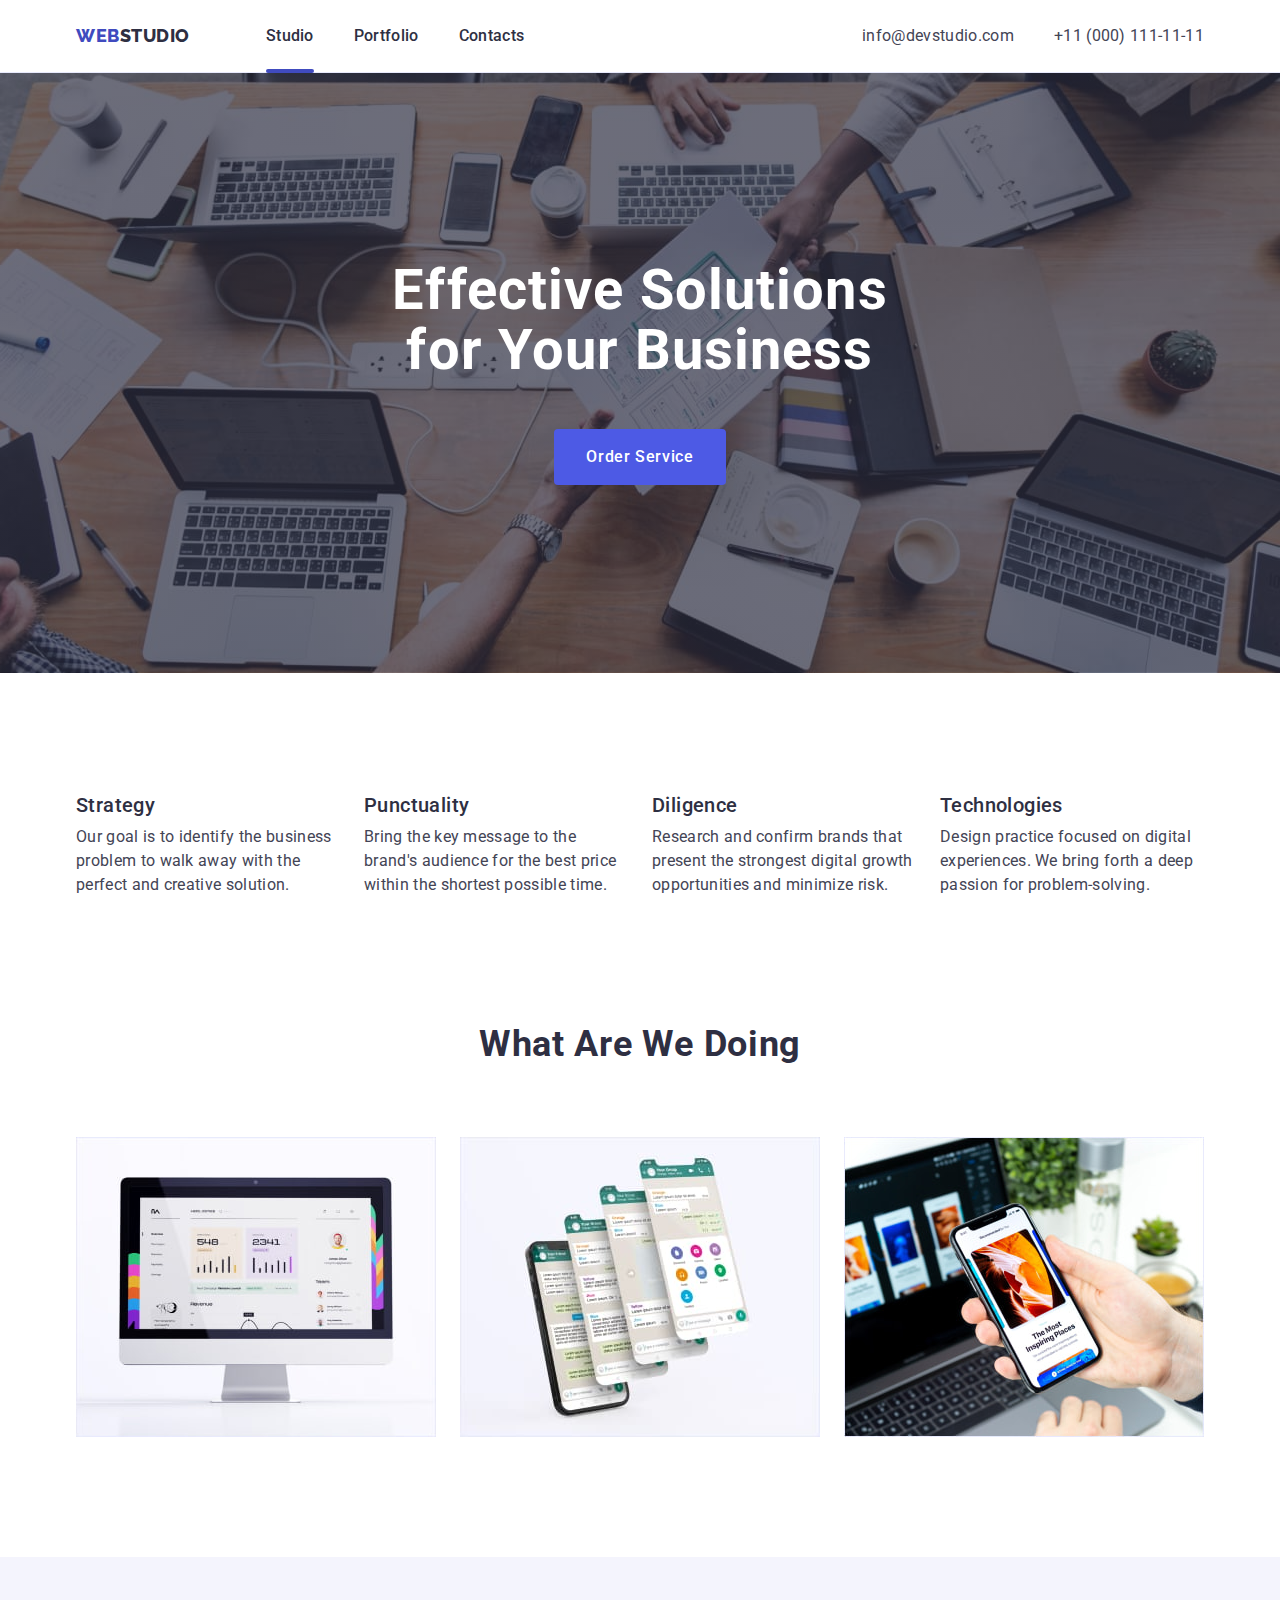
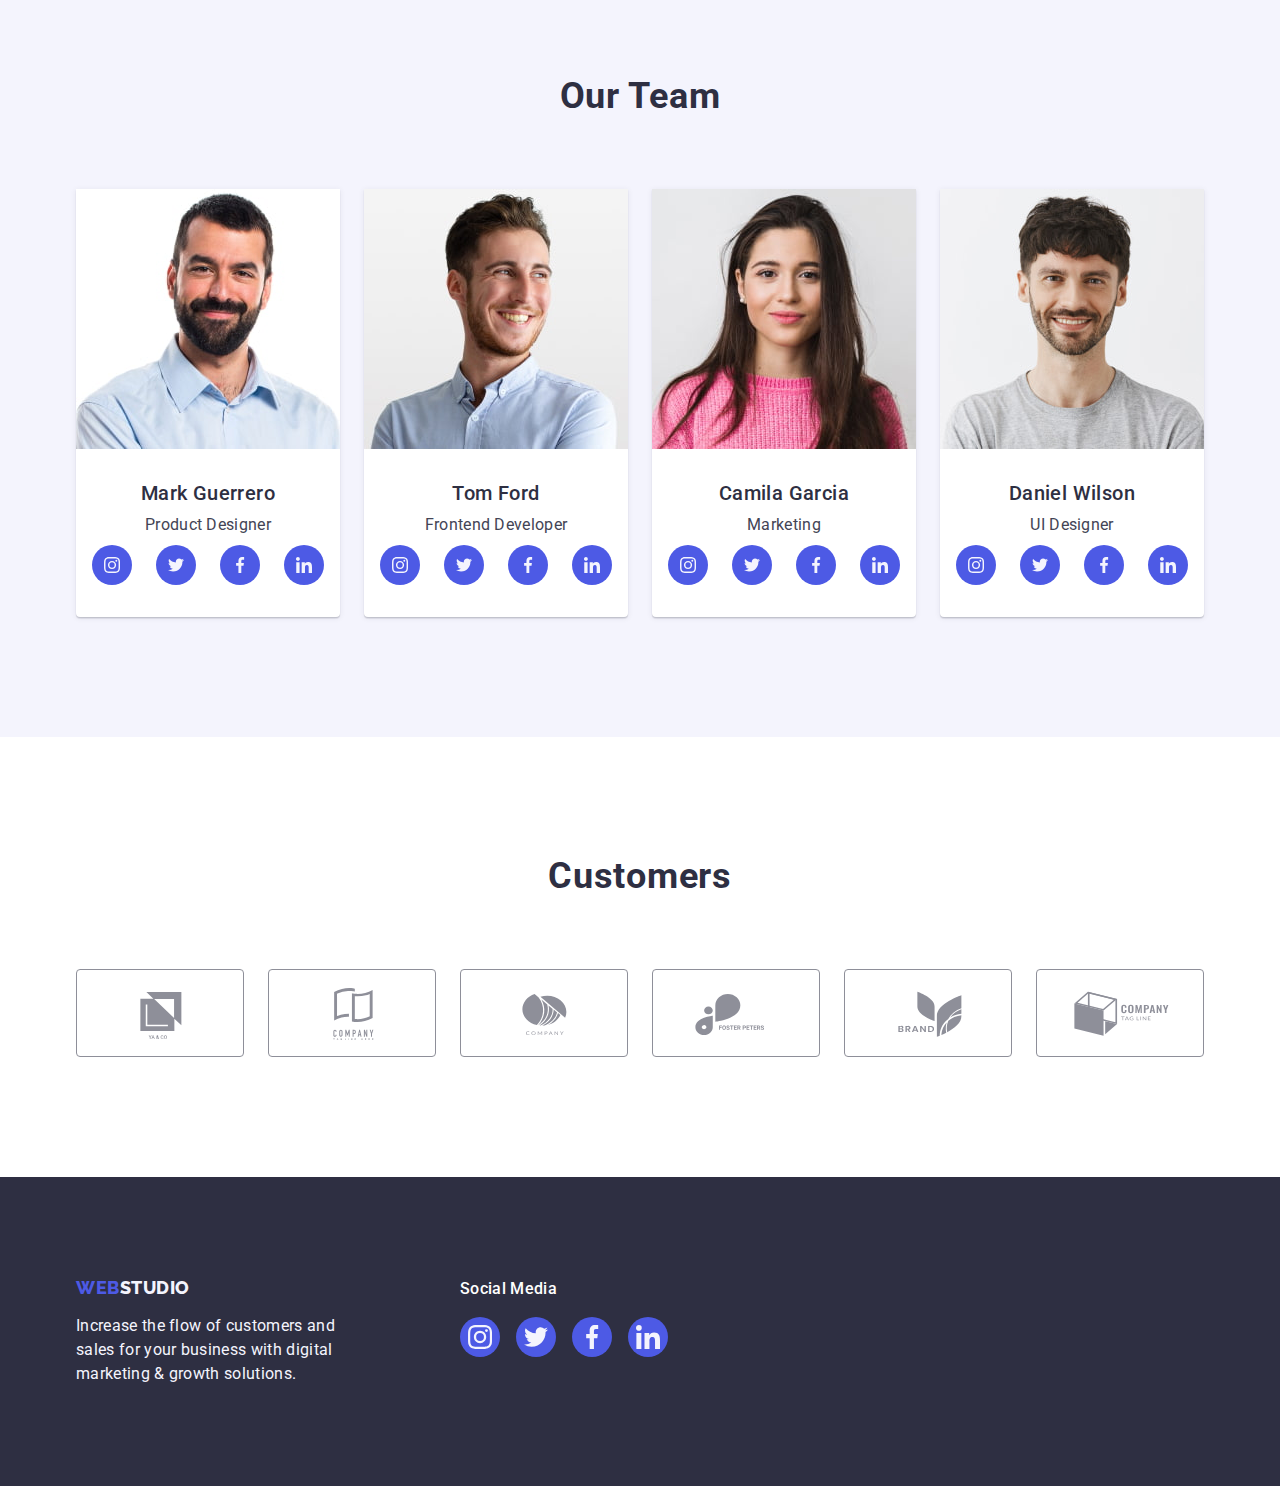
==== commit 047d1bf0: "index-9" ====
--- a/index.html
+++ b/index.html
@@ -104,21 +104,21 @@
                         </li>
                         <li class="team-media-item">
                             <a class="media-list" href="" aria-label="twitter">
-                                <svg class="" width="16" height="16">
+                                <svg class="team-media-icon" width="16" height="16">
                                     <use href="./images/icons.svg#icon-twitter"></use>
                                 </svg>
                             </a>
                         </li>
                         <li class="team-media-item">
                             <a class="media-list" href="" aria-label="facebook">
-                                <svg class="" width="16" height="16">
+                                <svg class="team-media-icon" width="16" height="16">
                                     <use href="./images/icons.svg#icon-facebook"></use>
                                 </svg>
                             </a>
                         </li>
                         <li class="team-media-item">
                             <a class="media-list" href="" aria-label="linkedin">
-                                <svg class="" width="16" height="16">
+                                <svg class="team-media-icon" width="16" height="16">
                                     <use href="./images/icons.svg#icon-linkedin"></use>
                                 </svg>
                             </a>
@@ -300,28 +300,28 @@
                 <ul class="footer-media-list list">
                     <li class="footer-media-item">
                         <a class="footer-media-link" href="" aria-label="instagram">
-                            <svg class="team-media-icon" width="24" height="24">
+                            <svg class="footer-media-icon" width="24" height="24">
                                 <use href="./images/icons.svg#icon-instagram"></use>
                             </svg>
                         </a>
                     </li>
                     <li class="footer-media-item">
                         <a class="footer-media-link" href="" aria-label="twitter">
-                            <svg class="" width="24" height="24">
+                            <svg class="footer-media-icon" width="24" height="24">
                                 <use href="./images/icons.svg#icon-twitter"></use>
                             </svg>
                         </a>
                     </li>
                     <li class="footer-media-item">
                         <a class="footer-media-link" href="" aria-label="facebook">
-                            <svg class="" width="24" height="24">
+                            <svg class="footer-media-icon" width="24" height="24">
                                 <use href="./images/icons.svg#icon-facebook"></use>
                             </svg>
                         </a>
                     </li>
                     <li class="footer-media-item">
                         <a class="footer-media-link" href="" aria-label="linkedin">
-                            <svg class="" width="24" height="24">
+                            <svg class="footer-media-icon" width="24" height="24">
                                 <use href="./images/icons.svg#icon-linkedin"></use>
                             </svg>
                         </a>
--- a/css/styles.css
+++ b/css/styles.css
@@ -45,6 +45,7 @@
 
 .header-class {
         border-bottom: 1px solid #e7e9fc;
+        box-shadow: 0px 2px 1px rgba(46, 47, 66, 0.08), 0px 1px 1px rgba(46, 47, 66, 0.16), 0px 1px 6px rgba(46, 47, 66, 0.08);        
 }
 
 .header-nav-list {
@@ -70,6 +71,7 @@
         display: flex;
         align-items: center;
         margin-right: 76px;
+        color: #404bbf
 
 }
 
@@ -105,6 +107,7 @@
         padding: 24px 0;
         display: block;
         position: relative;
+        color: #404bbf
         transition: color 250ms cubic-bezier(0.4, 0, 0.2, 1);
 }
 .header-link:hover {color: #404BBF;}
@@ -138,6 +141,7 @@
         font-style: normal;
         line-height: 1.5;
         letter-spacing: 0.02em;
+        transition: color 250ms cubic-bezier(0.4, 0, 0.2, 1);
 }
 
 .address-link:hover {color: #404BBF}
@@ -173,6 +177,7 @@
         background-position: center;
         background-size: cover;
         margin: 0 auto;
+        max-width: 1440px;
 
 }
 
@@ -206,6 +211,7 @@
         display: block;
         border: transparent;
         min-width: 169px;
+        transition: background-color 250ms cubic-bezier(0.4, 0, 0.2, 1);
 
 }
 
@@ -310,7 +316,8 @@
 }
 
 .employees-positions-names {
-        padding: 32px 16px;
+        padding: 32px 0;
+
 }
 
 .our-team {
@@ -338,6 +345,8 @@
         background-color: var(--primary-white-color);
         width: calc ((100% - 72px) / 4 );
         border-radius: 0 0 4px 4px;
+        box-shadow: 0px 2px 1px 0px rgba(46, 47, 66, 0.08), 0px 1px 1px 0px rgba(46, 47, 66, 0.16), 0px 1px 6px 0px rgba(46, 47, 66, 0.08);
+
 }
 
 .employee-name {
@@ -376,6 +385,10 @@
         box-sizing: border-box;
         display: list-item;
         text-align: match-parent;
+}
+
+.team-media-icon {
+        fill: var(--background-color);
 }
 
 .media-list {
@@ -462,7 +475,6 @@
         line-height: 1.5;
         letter-spacing: 0.02em;
         margin-bottom: 16px;
-        margin-right: 120px;
 }
 
 .footer-media-list {
@@ -492,6 +504,10 @@
 
 }
 
+.footer-media-icon {
+        fill: var(--background-color);
+}
+
 .footer-media-link:hover,
 .footer-media-link:focus {
         background-color: #31d0aa;
@@ -510,12 +526,14 @@
         background-color: var(--button-background);
         color: var(--button-color);
         border: 1px solid transparent;
+        box-shadow: 0px 2px 2px 0px rgba(0, 0, 0, 0.12), 0px 2px 1px 0px rgba(0, 0, 0, 0.08), 0px 3px 1px 0px rgba(0, 0, 0, 0.10);
 }
 
 .project-button:focus {
         background-color: var(--button-background);
         color: var(--button-color);
         border: 1px solid transparent;
+        box-shadow: 0px 2px 2px 0px rgba(0, 0, 0, 0.12), 0px 2px 1px 0px rgba(0, 0, 0, 0.08), 0px 3px 1px 0px rgba(0, 0, 0, 0.10);
 }
 
 .project-button {
@@ -531,6 +549,11 @@
         padding: 12px 24px;
         border: 1px solid var(--border-button-color);
         border-radius: 4px;
+        transition: 
+        color 250ms cubic-bezier(0.4, 0, 0.2, 1),
+        background-color 250ms cubic-bezier(0.4, 0, 0.2, 1),
+        border-color 250ms cubic-bezier(0.4, 0, 0.2, 1),
+        box-shadow 250ms cubic-bezier(0.4, 0, 0.2, 1);
 }
 
 .project-button-list {
@@ -589,6 +612,8 @@
 }
 .company-illustrations {
         text-decoration: none;
+        display: block;
+        transition: box-shadow 250ms cubic-bezier(0.4, 0, 0.2, 1);
 }
 
 
@@ -676,6 +701,17 @@
 .customers-link:hover .customers-icons,
 .customers-link:focus .customers-icons {
         fill: #404BBF;
+        border-color: #404bbf;
+}
+
+.customers-link:hover {
+        fill: #404BBF;
+        border-color: #404bbf;
+}
+
+.customers-link:focus {
+        fill: #404BBF;
+        border-color: #404bbf;
 }
 
 .customers-icons {
@@ -737,6 +773,7 @@
         border: 1px solid rgba(0, 0, 0, 0.1);
         transition: background-color 250ms cubic-bezier(0.4, 0, 0.2, 1), border 250ms cubic-bezier(0.4, 0, 0.2, 1);
         color: #2E2F42;
+        cursor: pointer;
 }
 .modal-icon {
         fill: currentColor;
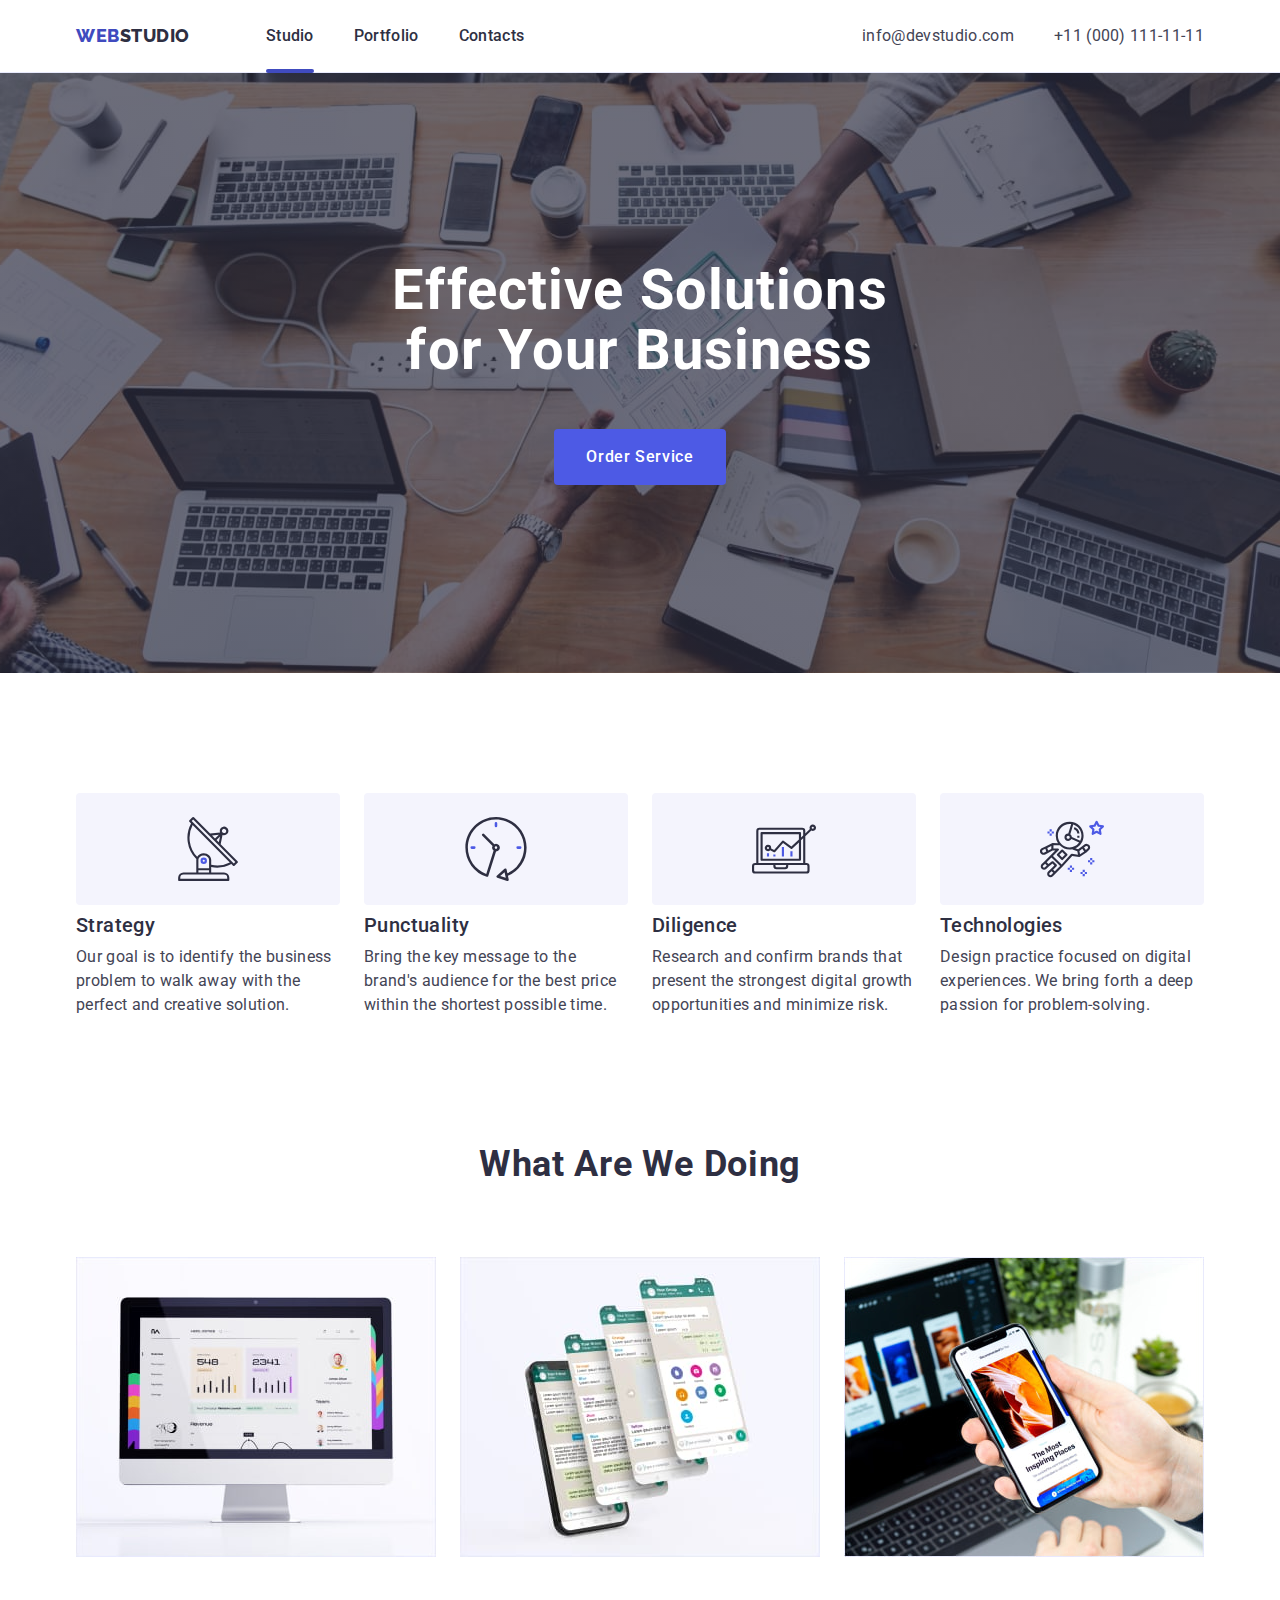
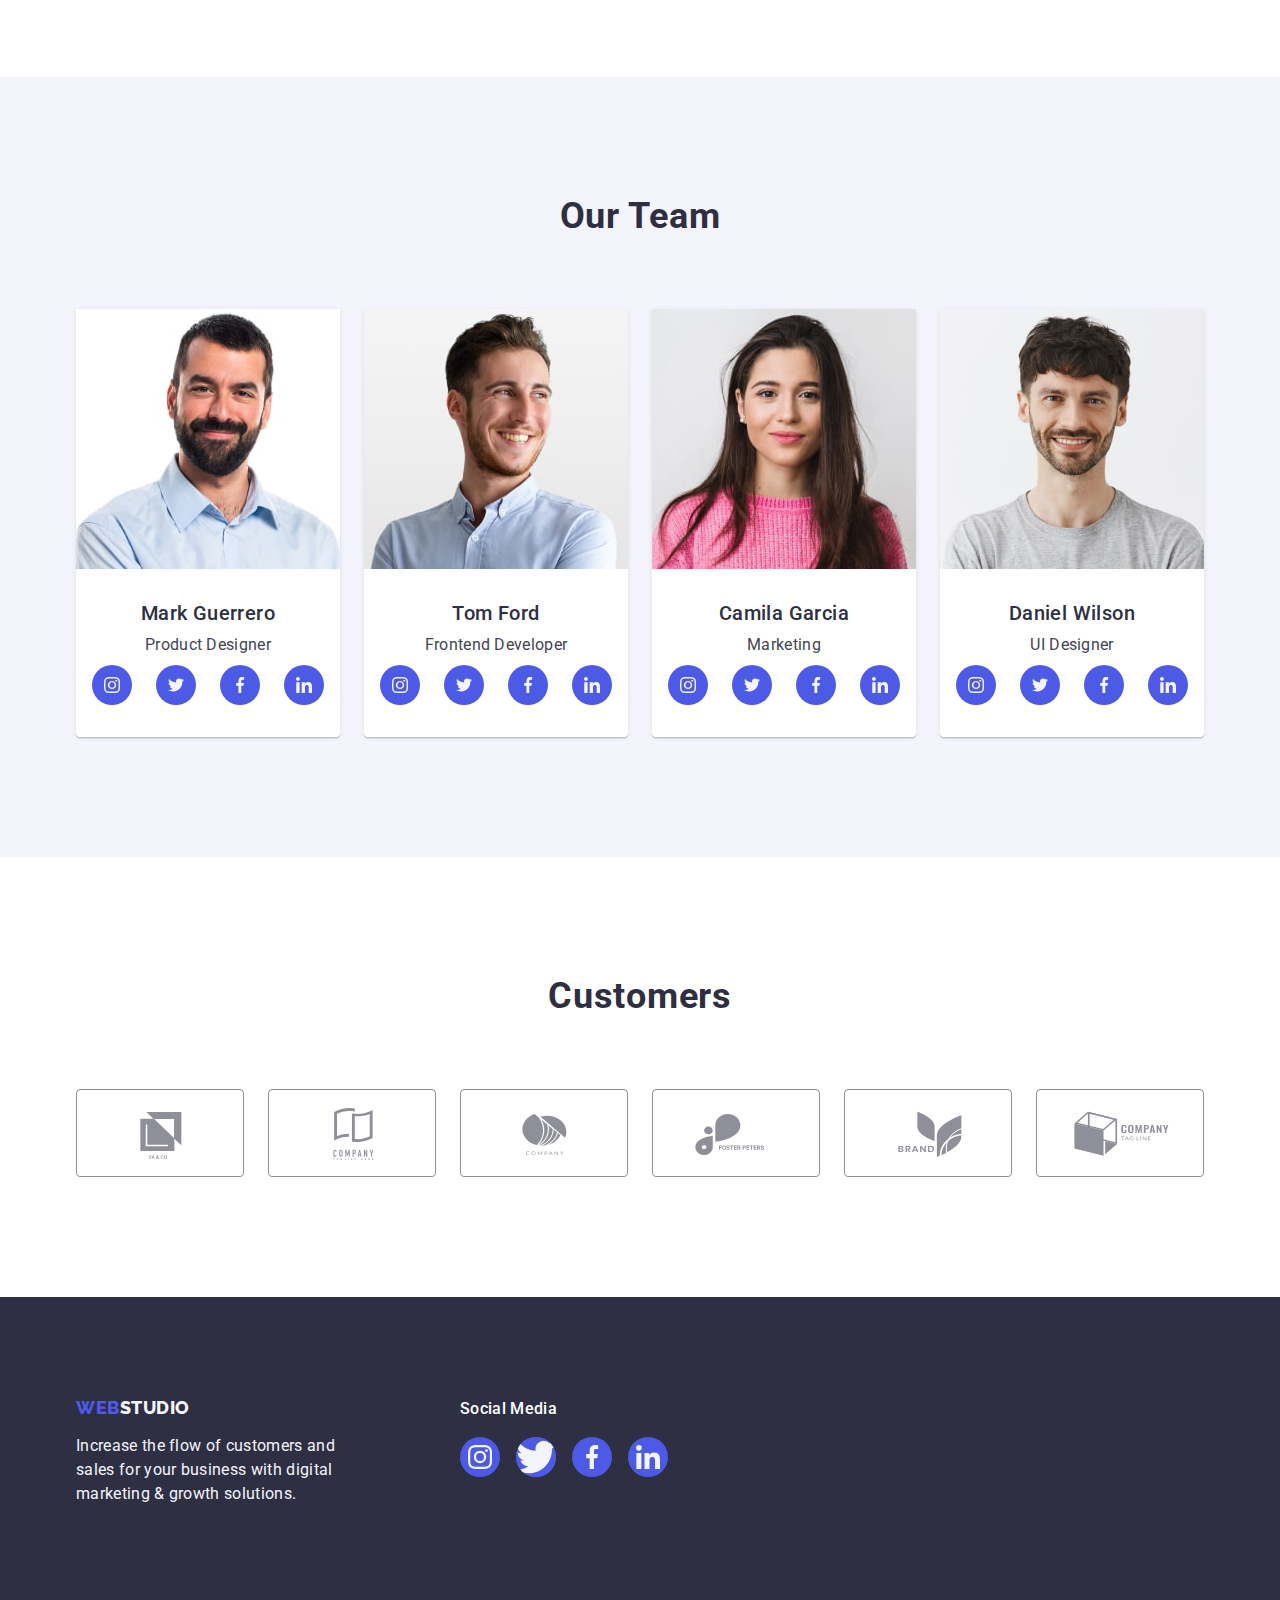
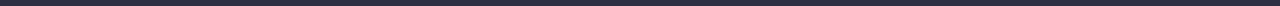
==== commit a1f83a6a: "index-11" ====
--- a/index.html
+++ b/index.html
@@ -56,18 +56,38 @@
             <h2 hidden class="features visually-hidden">Features</h2>
             <ul class="features-section-list list">
                 <li class="features-list list">
+                    <div class="features-svg">
+                        <svg class="features-icons" width="64" height="64">
+                          <use href="./images/icons.svg#icon-antenna"></use>
+                        </svg>
+                    </div>
                         <h3 class="features-section">Strategy</h3>
                         <p class="feature-items">Our goal is to identify the business problem to walk away with the perfect and creative solution.</p>
                 </li>
                 <li class="features-list list">
+                    <div class="features-svg">
+                        <svg class="features-icons" width="64" height="64">
+                          <use href="./images/icons.svg#icon-clock"></use>
+                        </svg>
+                    </div>
                     <h3 class="features-section">Punctuality</h3>
                     <p class="feature-items">Bring the key message to the brand's audience for the best price within the shortest possible time.</p>
                 </li>
                 <li class="features-list list">
+                    <div class="features-svg">
+                        <svg class="features-icons" width="64" height="64">
+                          <use href="./images/icons.svg#icon-diagram"></use>
+                        </svg>
+                    </div>
                     <h3 class="features-section">Diligence</h3>
                     <p class="feature-items">Research and confirm brands that present the strongest digital growth opportunities and minimize risk.</p>
                 </li>
                 <li class="features-list list">
+                    <div class="features-svg">
+                        <svg class="features-icons" width="64" height="64">
+                          <use href="./images/icons.svg#icon-astronaut"></use>
+                        </svg>
+                    </div>
                     <h3 class="features-section">Technologies</h3>
                     <p class="feature-items">Design practice focused on digital experiences. We bring forth a deep passion for problem-solving.</p>
                 </li>
@@ -307,21 +327,21 @@
                     </li>
                     <li class="footer-media-item">
                         <a class="footer-media-link" href="" aria-label="twitter">
-                            <svg class="footer-media-icon" width="24" height="24">
+                            <svg class="footer-media-link" width="24" height="24">
                                 <use href="./images/icons.svg#icon-twitter"></use>
                             </svg>
                         </a>
                     </li>
                     <li class="footer-media-item">
                         <a class="footer-media-link" href="" aria-label="facebook">
-                            <svg class="footer-media-icon" width="24" height="24">
+                            <svg class="" width="24" height="24">
                                 <use href="./images/icons.svg#icon-facebook"></use>
                             </svg>
                         </a>
                     </li>
                     <li class="footer-media-item">
                         <a class="footer-media-link" href="" aria-label="linkedin">
-                            <svg class="footer-media-icon" width="24" height="24">
+                            <svg class="" width="24" height="24">
                                 <use href="./images/icons.svg#icon-linkedin"></use>
                             </svg>
                         </a>
--- a/css/styles.css
+++ b/css/styles.css
@@ -234,6 +234,7 @@
         gap: 24px;
         margin-left: auto;
         margin-right: auto;
+        justify-content: space-between;
  
 }
 
@@ -273,6 +274,17 @@
         margin-bottom: 8px;
 
 }
+
+.features-svg {
+        display: flex;
+        justify-content: center;
+        align-items: center;
+        height: 112px;
+        flex-shrink: 0;
+        border-radius: 4px;
+        background-color: #f4f4fd;
+        margin-bottom: 8px;
+        }
 /**
   |============================
   | What are we doing/Duties Styles-index
@@ -652,6 +664,19 @@
         box-shadow: 0px 2px 1px 0px rgba(46, 47, 66, 0.08), 0px 1px 1px 0px rgba(46, 47, 66, 0.16), 0px 1px 6px 0px rgba(46, 47, 66, 0.08);
         
 }
+
+.company-illustrations:hover {
+      box-shadow: 0px 1px 6px rgba(46, 47, 66, 0.08),
+        0px 1px 1px rgba(46, 47, 66, 0.16),
+        0px 2px 1px rgba(46, 47, 66, 0.08);;  
+}
+
+.company-illustrations:focus {
+        box-shadow: 0px 1px 6px rgba(46, 47, 66, 0.08),
+        0px 1px 1px rgba(46, 47, 66, 0.16),
+        0px 2px 1px rgba(46, 47, 66, 0.08);
+}
+
 /**
   |============================
   | Customers Styles
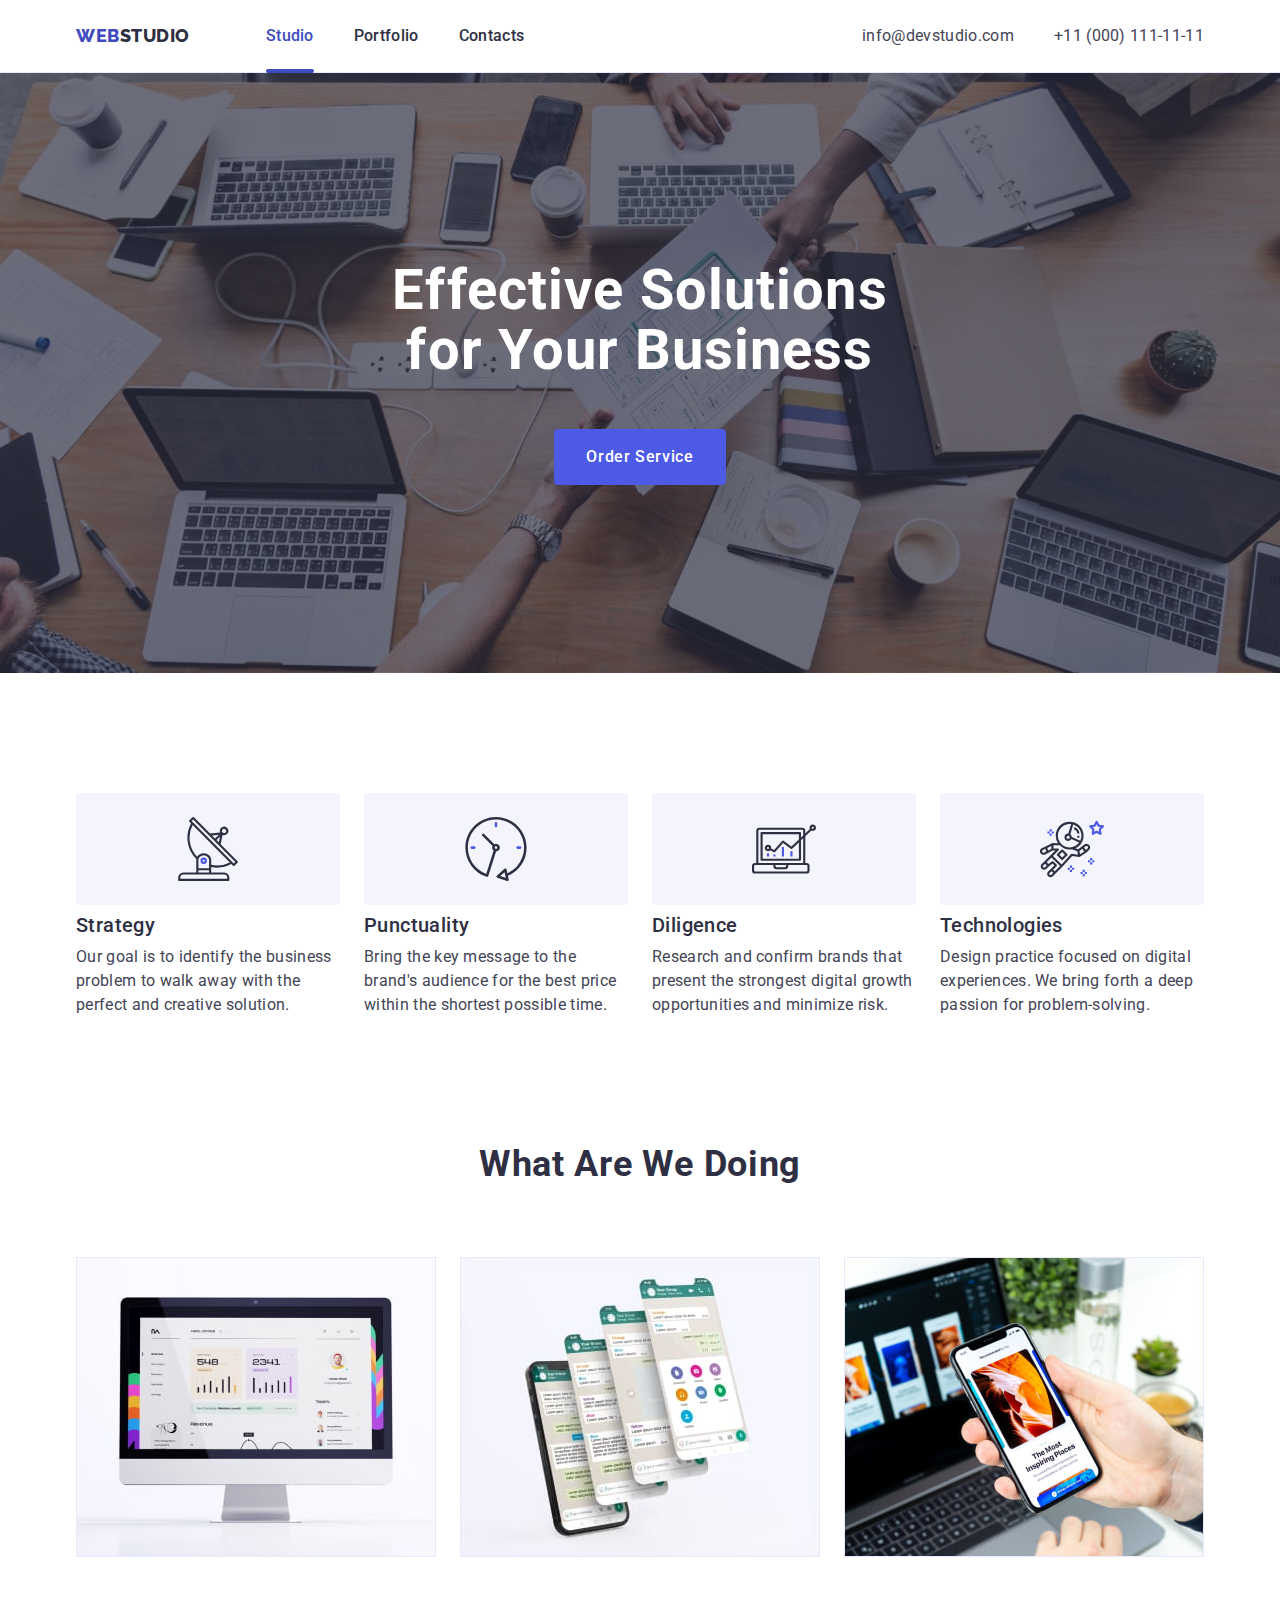
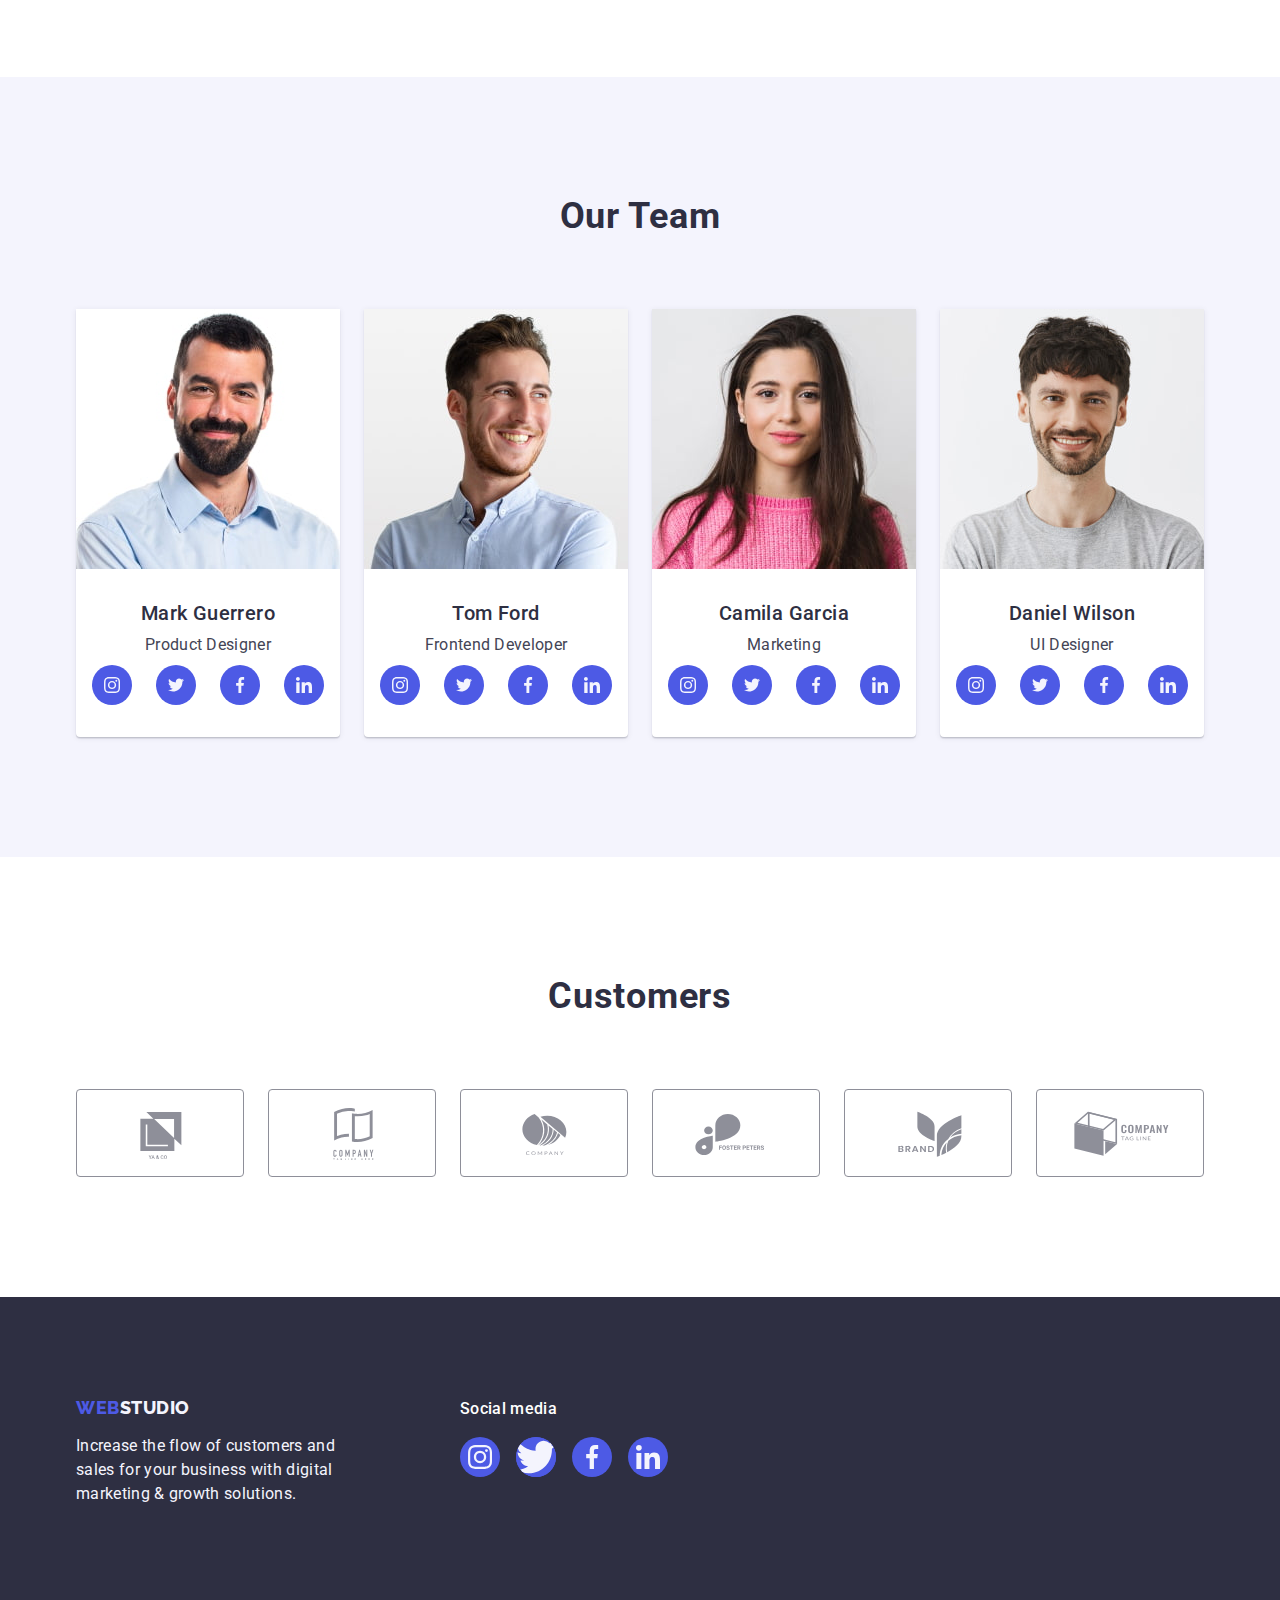
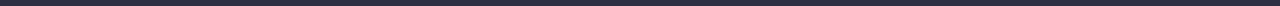
==== commit bdb2a3c1: "index-12" ====
--- a/index.html
+++ b/index.html
@@ -316,7 +316,7 @@
             <p class="footer-mission">Increase the flow of customers and sales for your business with digital marketing & growth solutions.</p>
             </div>
             <div class="footer-media-class">
-                <p class="footer-media-title">Social Media</p>
+                <p class="footer-media-title">Social media</p>
                 <ul class="footer-media-list list">
                     <li class="footer-media-item">
                         <a class="footer-media-link" href="" aria-label="instagram">
--- a/css/styles.css
+++ b/css/styles.css
@@ -71,7 +71,8 @@
         display: flex;
         align-items: center;
         margin-right: 76px;
-        color: #404bbf
+        color: #404bbf;
+        transition: color 250ms cubic-bezier(0.4, 0, 0.2, 1);
 
 }
 
@@ -110,8 +111,13 @@
         color: #404bbf
         transition: color 250ms cubic-bezier(0.4, 0, 0.2, 1);
 }
+
 .header-link:hover {color: #404BBF;}
 .header-link:focus {color:#404BBF}
+
+.active {
+        color:#404bbf;
+}
 
 .active::after {
         content: "";
@@ -172,7 +178,7 @@
         padding-bottom: 188px;
         background-image: linear-gradient(rgba(46, 47, 66, 0.70), 
         rgba(46, 47, 66, 0.70)), 
-        url(../images/hero-image/people-office\ 1.jpg);
+        url(../images/hero-image/people-office.jpg);
         background-repeat: no-repeat;
         background-position: center;
         background-size: cover;
@@ -723,20 +729,16 @@
         transition: border-color 250ms cubic-bezier(0.4, 0, 0.2, 1), color 250ms cubic-bezier(0.4, 0, 0.2, 1);
         }
 
-.customers-link:hover .customers-icons,
-.customers-link:focus .customers-icons {
-        fill: #404BBF;
+.customers-link:hover,
+.customers-link:focus {
+        fill: currentColor;
         border-color: #404bbf;
 }
 
-.customers-link:hover {
-        fill: #404BBF;
-        border-color: #404bbf;
-}
-
+.customers-link:hover,
 .customers-link:focus {
-        fill: #404BBF;
-        border-color: #404bbf;
+        border-color: #404BBF;
+        color: #404bbf;
 }
 
 .customers-icons {
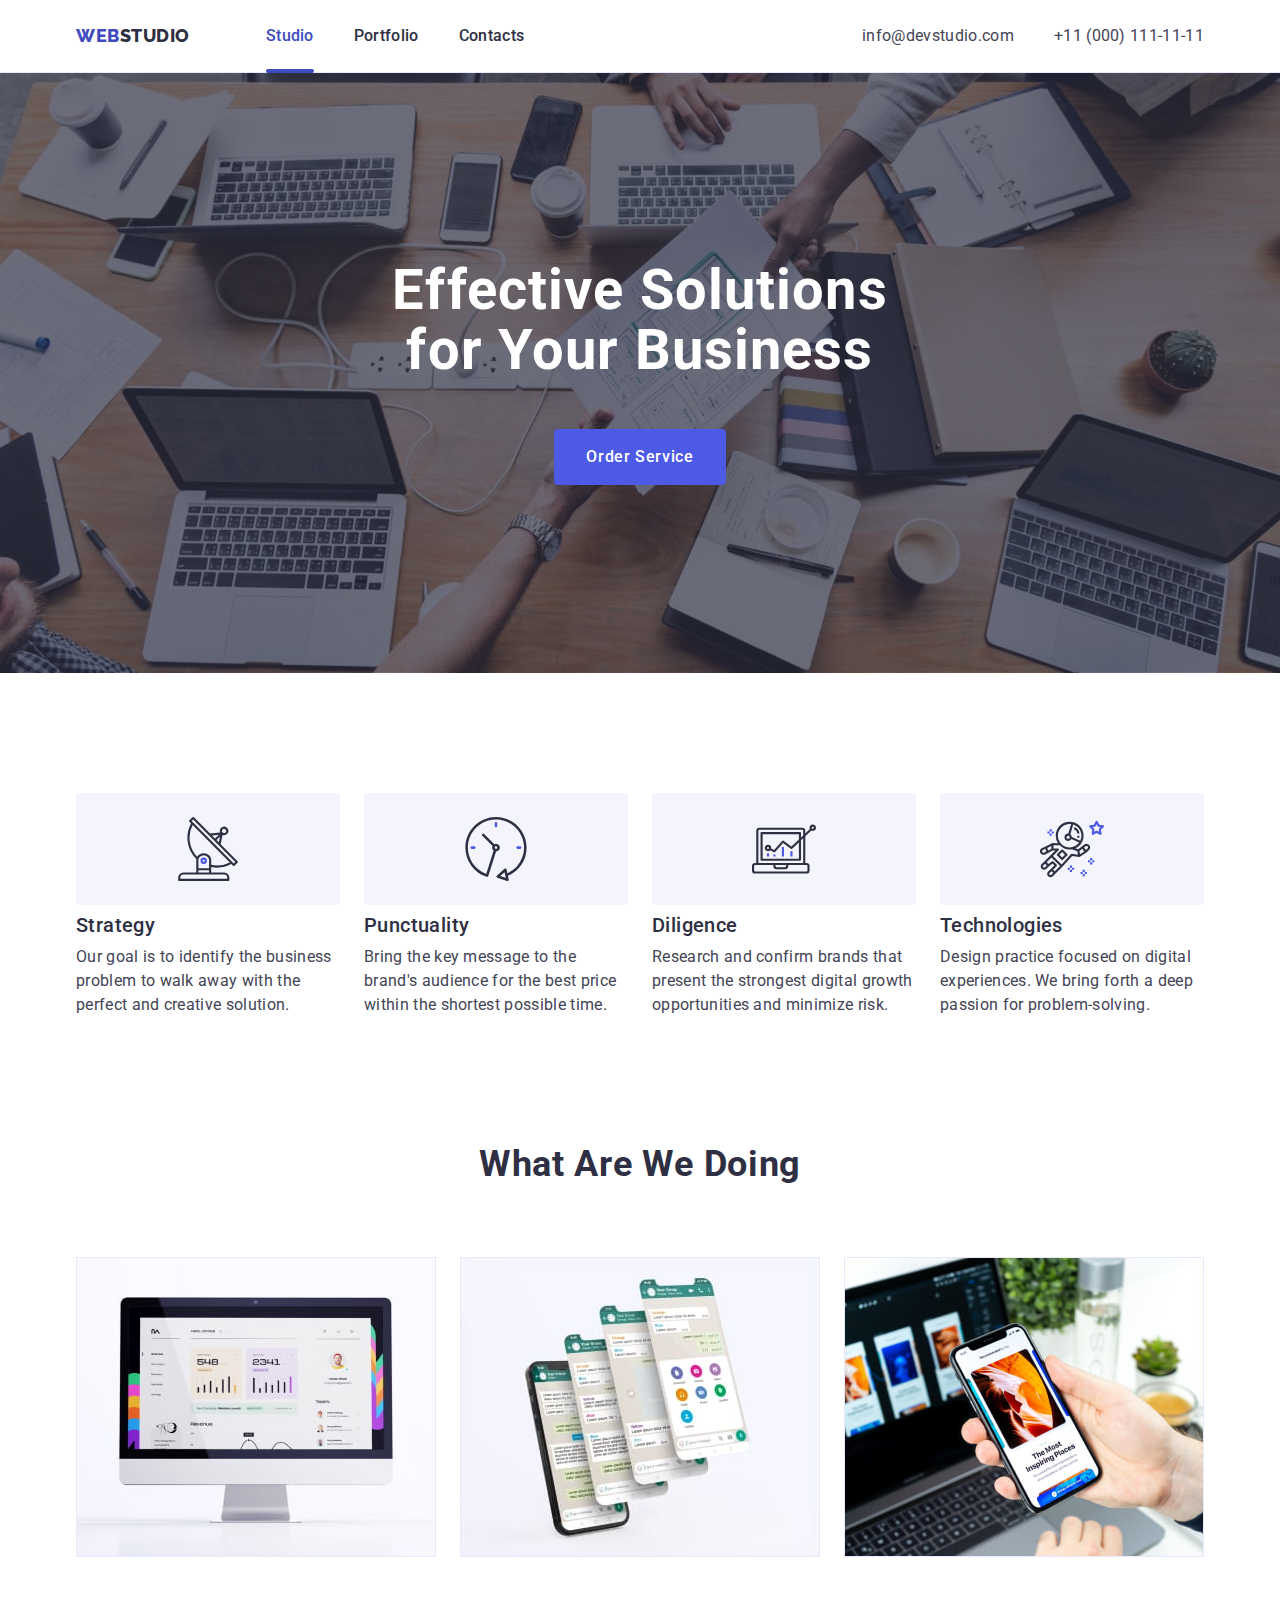
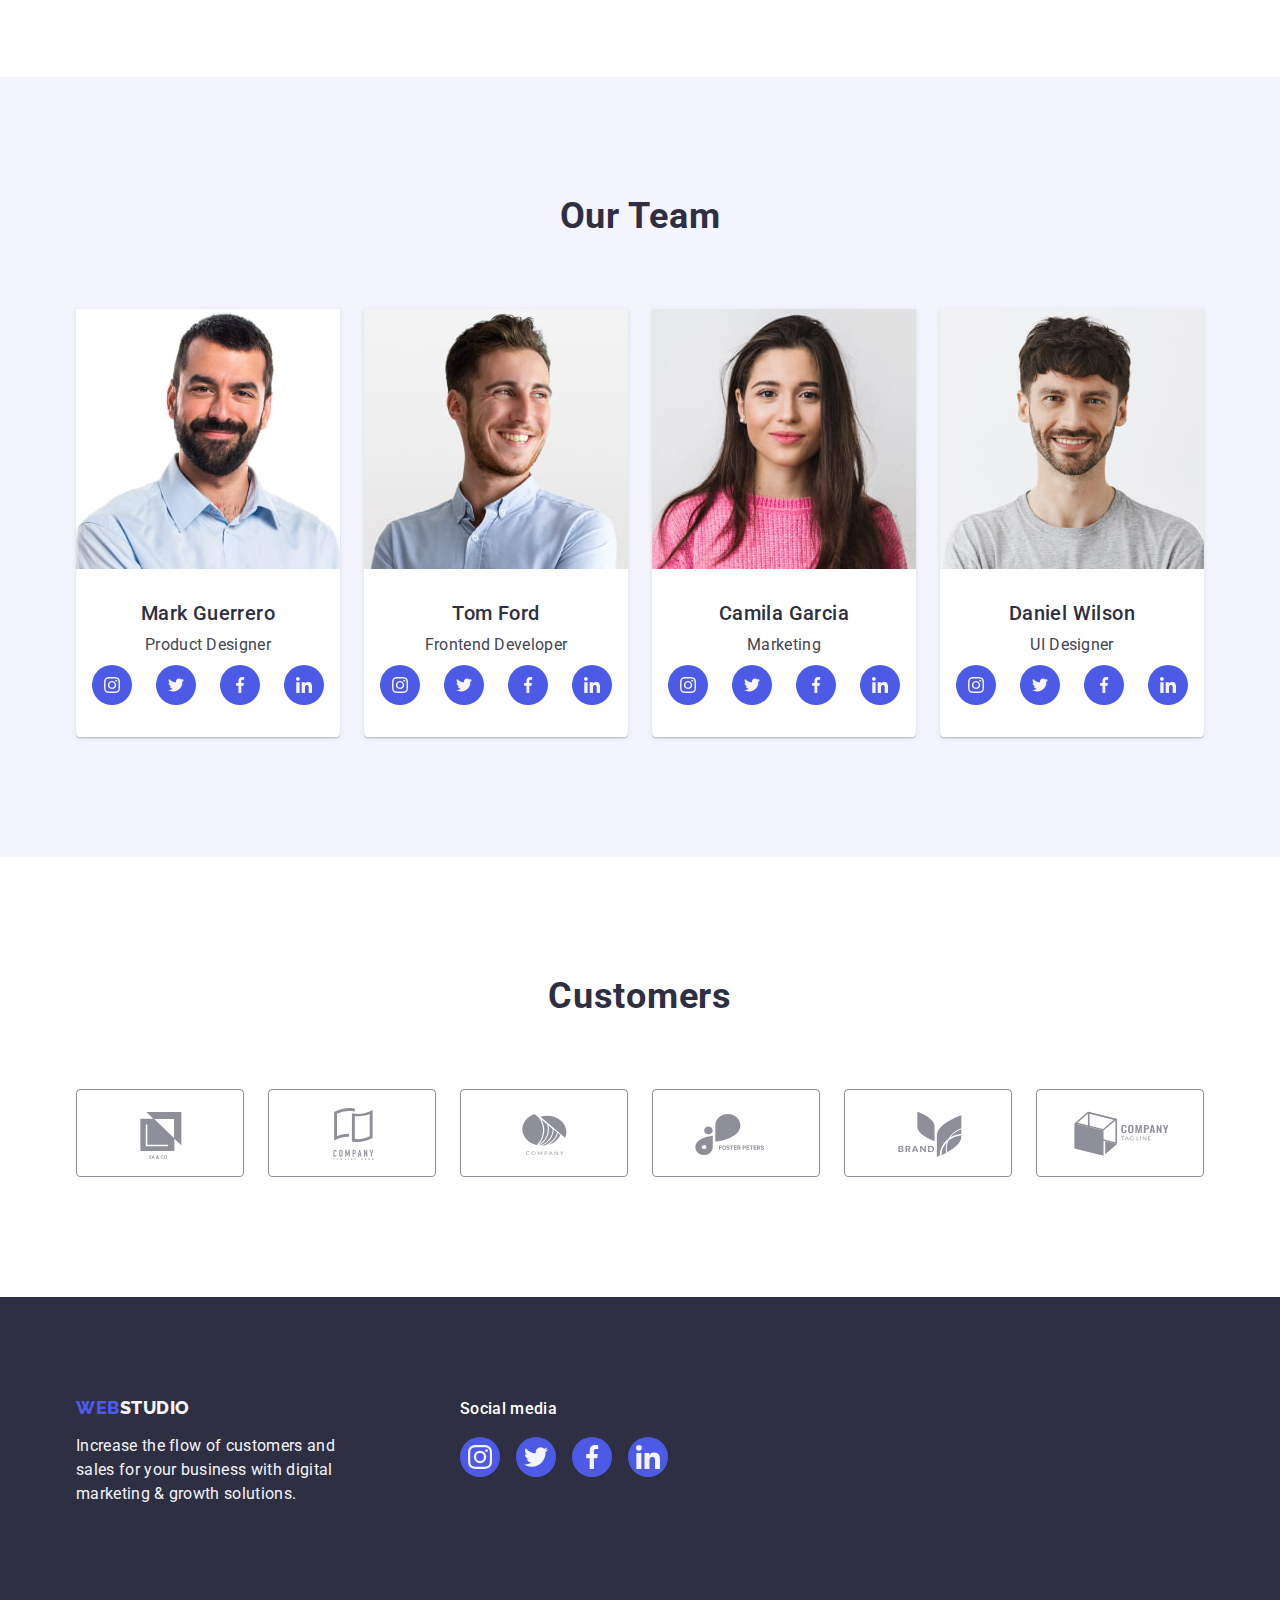
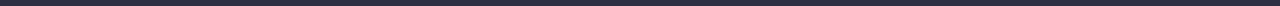
==== commit 42f583d2: "index-14" ====
--- a/index.html
+++ b/index.html
@@ -327,21 +327,21 @@
                     </li>
                     <li class="footer-media-item">
                         <a class="footer-media-link" href="" aria-label="twitter">
-                            <svg class="footer-media-link" width="24" height="24">
+                            <svg class="footer-media-icon" width="24" height="24">
                                 <use href="./images/icons.svg#icon-twitter"></use>
                             </svg>
                         </a>
                     </li>
                     <li class="footer-media-item">
                         <a class="footer-media-link" href="" aria-label="facebook">
-                            <svg class="" width="24" height="24">
+                            <svg class="footer-media-icon" width="24" height="24">
                                 <use href="./images/icons.svg#icon-facebook"></use>
                             </svg>
                         </a>
                     </li>
                     <li class="footer-media-item">
                         <a class="footer-media-link" href="" aria-label="linkedin">
-                            <svg class="" width="24" height="24">
+                            <svg class="footer-media-icon" width="24" height="24">
                                 <use href="./images/icons.svg#icon-linkedin"></use>
                             </svg>
                         </a>
--- a/css/styles.css
+++ b/css/styles.css
@@ -72,7 +72,6 @@
         align-items: center;
         margin-right: 76px;
         color: #404bbf;
-        transition: color 250ms cubic-bezier(0.4, 0, 0.2, 1);
 
 }
 
